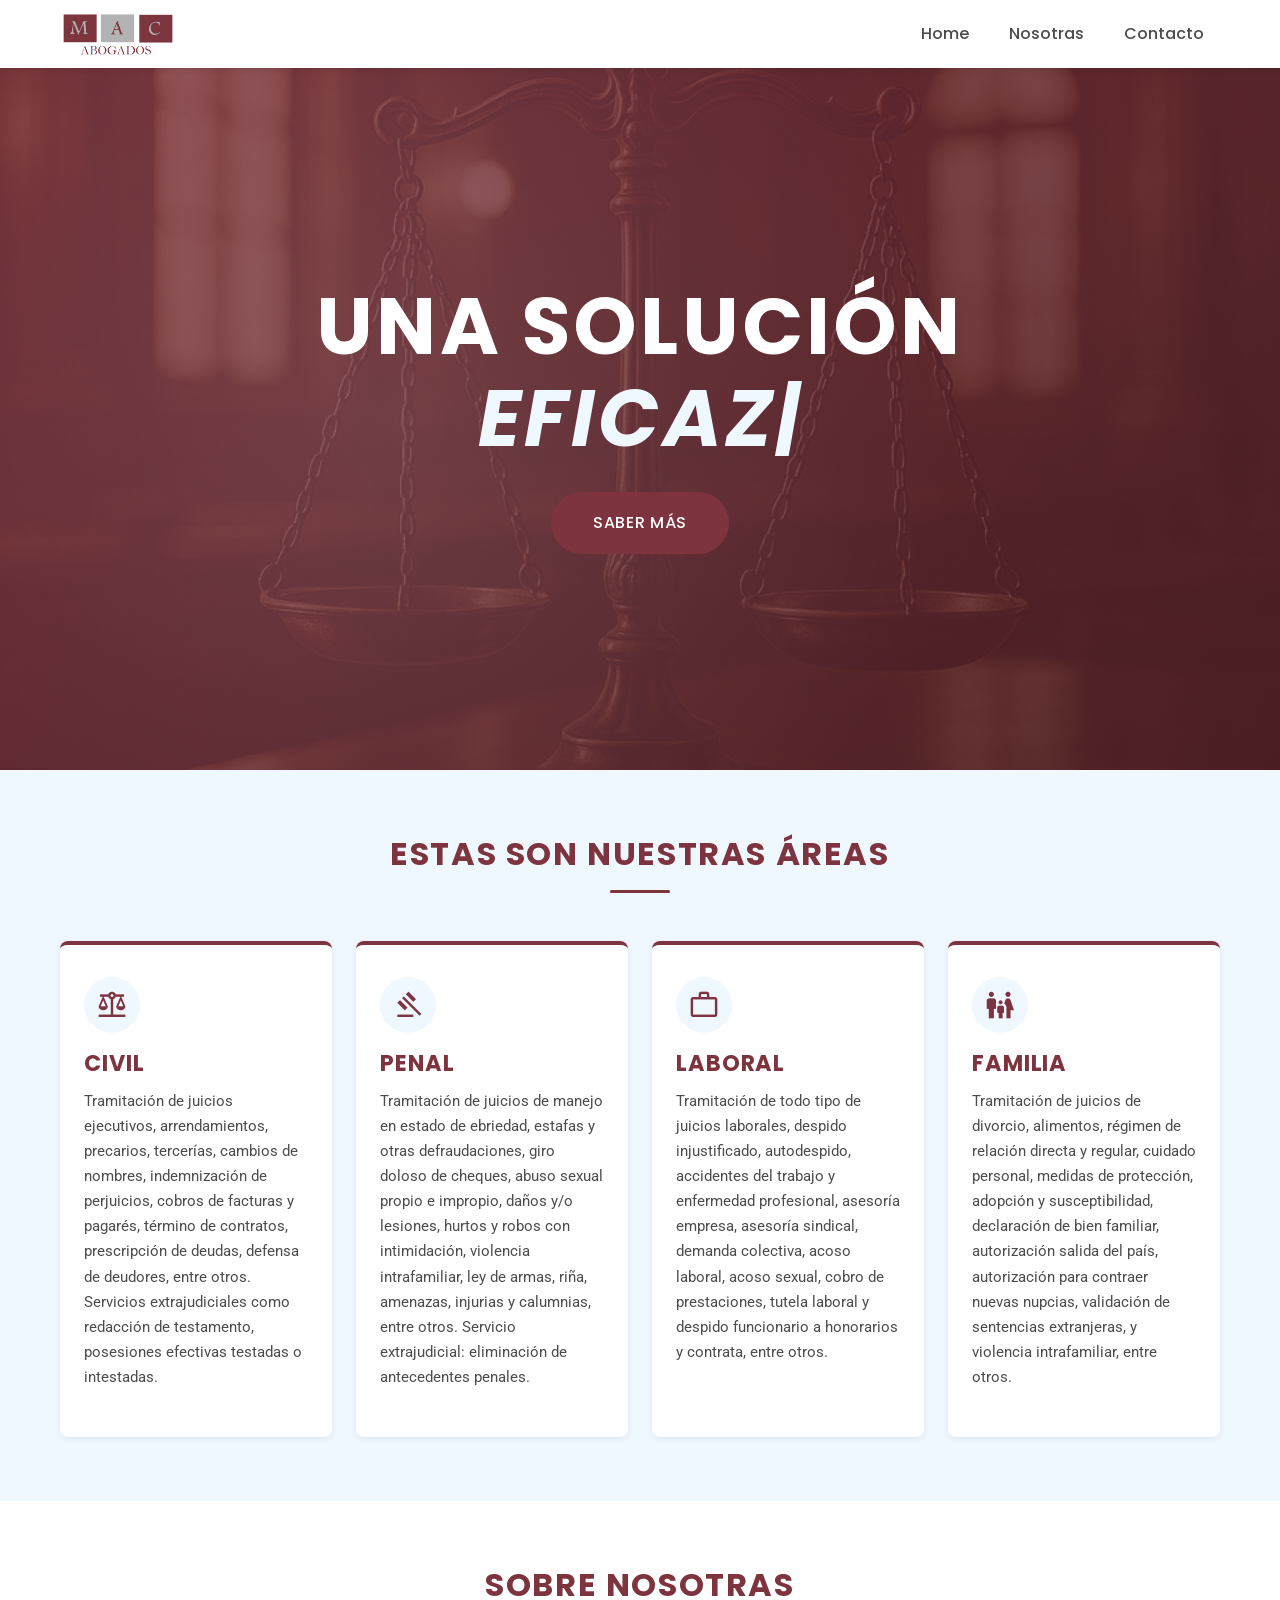
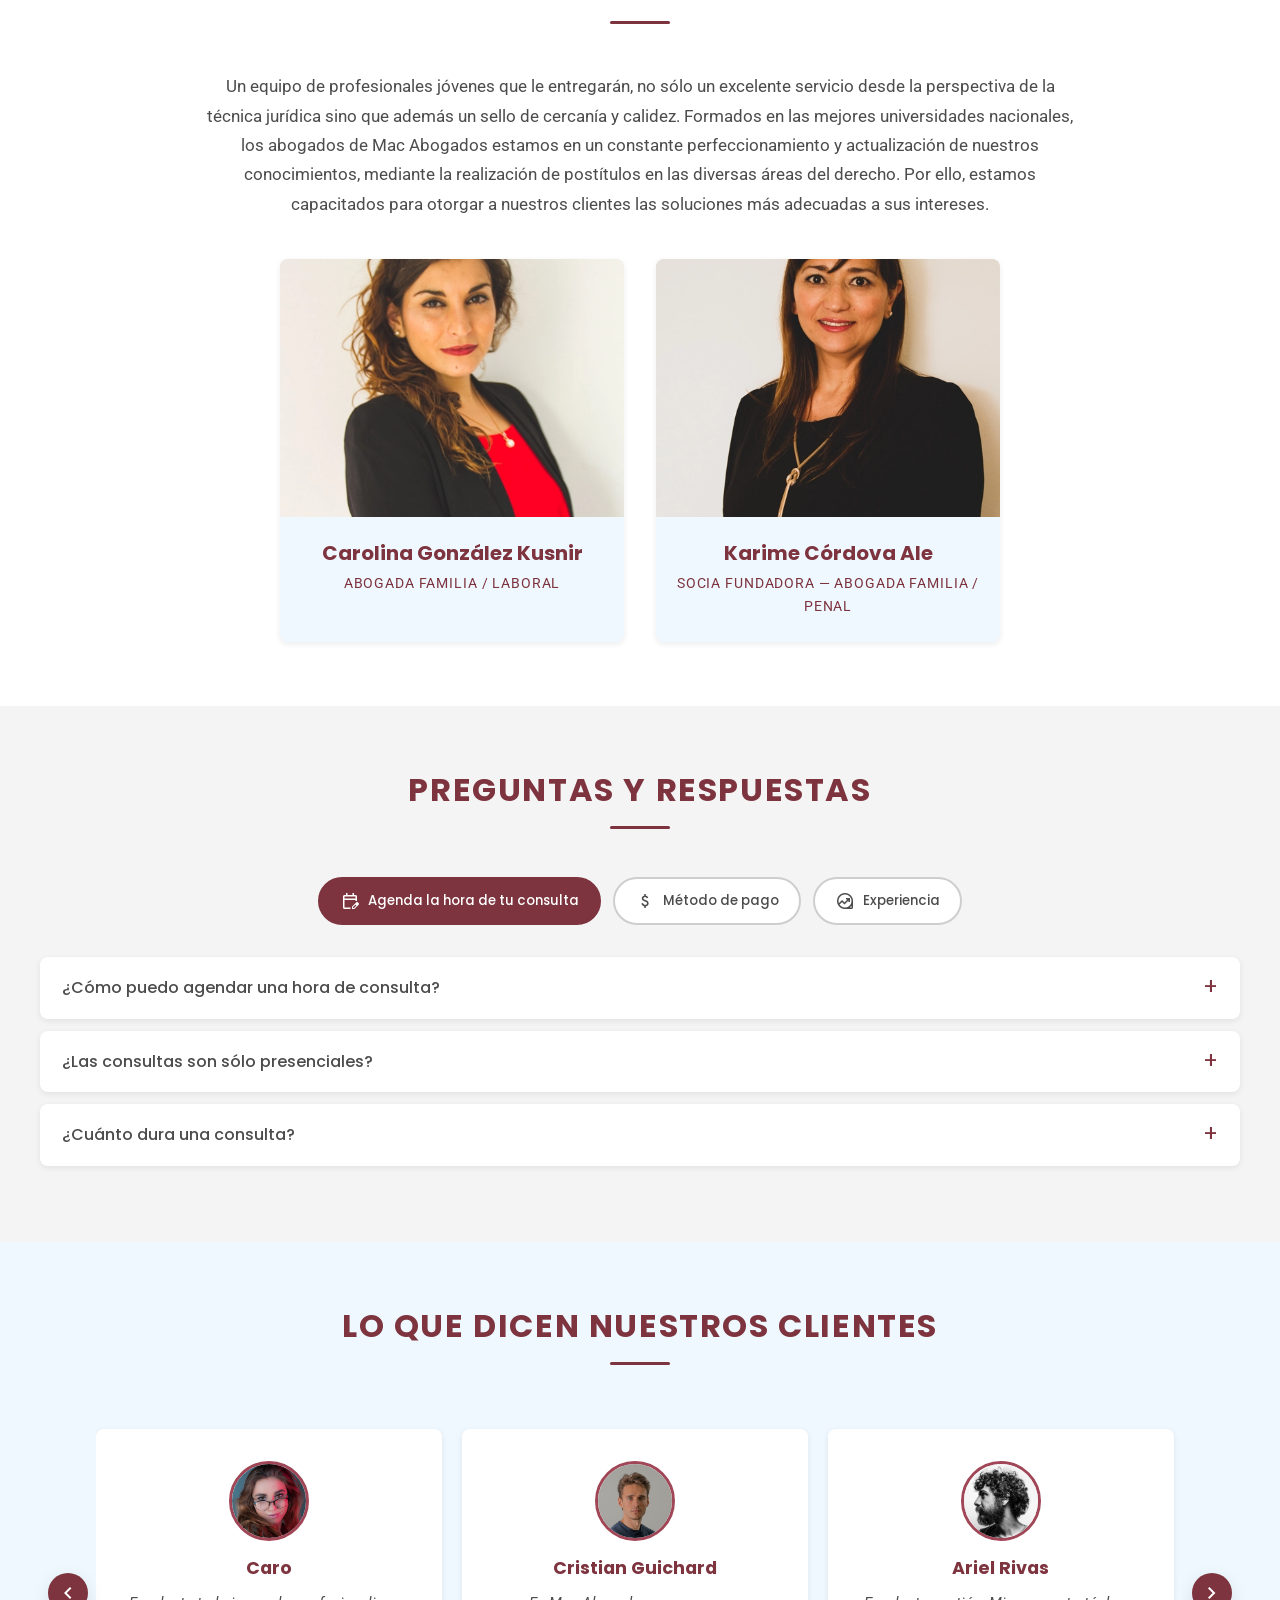
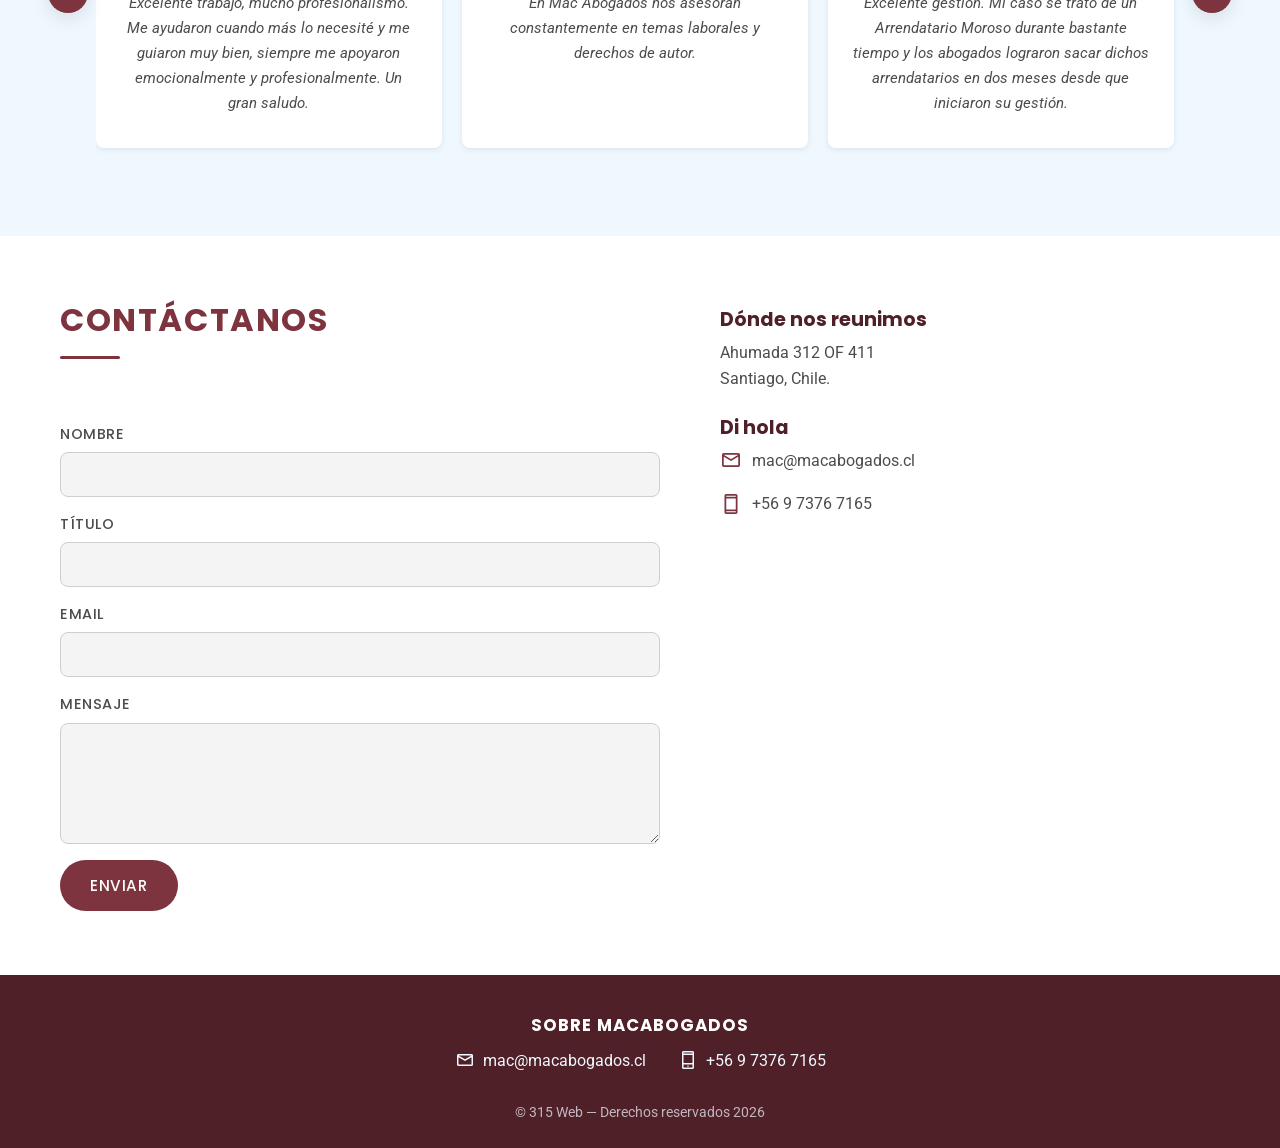
==== index.html @ ae895f6c "feat: sitio estático macabogados.cl Migración completa desde Noodl/React a HTML/CSS/JS plano. - Pale" ====
<!DOCTYPE html>
<html lang="es">
<head>
  <meta charset="UTF-8" />
  <meta name="viewport" content="width=device-width, initial-scale=1.0" />
  <meta name="description" content="Mac Abogados — Estudio jurídico en Santiago de Chile. Especialistas en Derecho Civil, Penal, Laboral y Familia." />
  <meta name="theme-color" content="#7d343f" />
  <title>Mac Abogados — Soluciones jurídicas en Santiago</title>

  <link rel="icon" type="image/png" href="icon/logo_mac.png" />
  <link rel="preconnect" href="https://fonts.googleapis.com" />
  <link rel="preconnect" href="https://fonts.gstatic.com" crossorigin />
  <link href="https://fonts.googleapis.com/css2?family=Poppins:wght@300;400;500;700&family=Roboto:wght@300;400;500&display=swap" rel="stylesheet" />
  <link href="https://fonts.googleapis.com/css2?family=Material+Symbols+Outlined" rel="stylesheet" />
  <link rel="stylesheet" href="styles.css" />
</head>
<body>

  <!-- ========== NAV ========== -->
  <header class="nav" id="nav">
    <div class="nav__inner">
      <a href="#home" class="nav__brand" aria-label="Mac Abogados inicio">
        <img src="icon/logo_mac.png" alt="Mac Abogados" class="nav__logo" />
      </a>
      <nav class="nav__menu" aria-label="Navegación principal">
        <a href="#home" class="nav__link">Home</a>
        <a href="#nosotras" class="nav__link">Nosotras</a>
        <a href="#contacto" class="nav__link">Contacto</a>
      </nav>
      <button class="nav__toggle" id="navToggle" aria-label="Abrir menú" aria-expanded="false">
        <span></span><span></span><span></span>
      </button>
    </div>
  </header>

  <main>

    <!-- ========== HERO ========== -->
    <section class="hero" id="home">
      <div class="hero__overlay"></div>
      <div class="hero__content">
        <h1 class="hero__title">
          <span>Una Solución</span>
          <span class="hero__title--accent">eficaz|</span>
        </h1>
        <a href="#areas" class="btn btn--primary btn--lg">Saber Más</a>
      </div>
    </section>

    <!-- ========== ÁREAS DE PRÁCTICA ========== -->
    <section class="section section--areas" id="areas">
      <h2 class="section__title">Estas son nuestras áreas</h2>
      <div class="areas__grid">

        <article class="card card--area">
          <div class="card__icon"><span class="material-symbols-outlined">balance</span></div>
          <h3 class="card__title">Civil</h3>
          <p class="card__text">
            Tramitación de juicios ejecutivos, arrendamientos, precarios, tercerías, cambios de nombres, indemnización de perjuicios, cobros de facturas y pagarés, término de contratos, prescripción de deudas, defensa de deudores, entre otros. Servicios extrajudiciales como redacción de testamento, posesiones efectivas testadas o intestadas.
          </p>
        </article>

        <article class="card card--area">
          <div class="card__icon"><span class="material-symbols-outlined">gavel</span></div>
          <h3 class="card__title">Penal</h3>
          <p class="card__text">
            Tramitación de juicios de manejo en estado de ebriedad, estafas y otras defraudaciones, giro doloso de cheques, abuso sexual propio e impropio, daños y/o lesiones, hurtos y robos con intimidación, violencia intrafamiliar, ley de armas, riña, amenazas, injurias y calumnias, entre otros. Servicio extrajudicial: eliminación de antecedentes penales.
          </p>
        </article>

        <article class="card card--area">
          <div class="card__icon"><span class="material-symbols-outlined">work</span></div>
          <h3 class="card__title">Laboral</h3>
          <p class="card__text">
            Tramitación de todo tipo de juicios laborales, despido injustificado, autodespido, accidentes del trabajo y enfermedad profesional, asesoría empresa, asesoría sindical, demanda colectiva, acoso laboral, acoso sexual, cobro de prestaciones, tutela laboral y despido funcionario a honorarios y contrata, entre otros.
          </p>
        </article>

        <article class="card card--area">
          <div class="card__icon"><span class="material-symbols-outlined">family_restroom</span></div>
          <h3 class="card__title">Familia</h3>
          <p class="card__text">
            Tramitación de juicios de divorcio, alimentos, régimen de relación directa y regular, cuidado personal, medidas de protección, adopción y susceptibilidad, declaración de bien familiar, autorización salida del país, autorización para contraer nuevas nupcias, validación de sentencias extranjeras, y violencia intrafamiliar, entre otros.
          </p>
        </article>

      </div>
    </section>

    <!-- ========== SOBRE NOSOTRAS ========== -->
    <section class="section section--about" id="nosotras">
      <h2 class="section__title">Sobre Nosotras</h2>
      <p class="about__lead">
        Un equipo de profesionales jóvenes que le entregarán, no sólo un excelente servicio desde la perspectiva de la técnica jurídica sino que además un sello de cercanía y calidez. Formados en las mejores universidades nacionales, los abogados de Mac Abogados estamos en un constante perfeccionamiento y actualización de nuestros conocimientos, mediante la realización de postítulos en las diversas áreas del derecho. Por ello, estamos capacitados para otorgar a nuestros clientes las soluciones más adecuadas a sus intereses.
      </p>

      <div class="about__grid">

        <figure class="about__card">
          <img src="imagenes/caro_3.webp" alt="Carolina González Kusnir" class="about__photo" />
          <figcaption class="about__caption">
            <h3>Carolina González Kusnir</h3>
            <p>Abogada Familia / Laboral</p>
          </figcaption>
        </figure>

        <figure class="about__card">
          <img src="imagenes/kary_3.webp" alt="Karime Córdova Ale" class="about__photo" />
          <figcaption class="about__caption">
            <h3>Karime Córdova Ale</h3>
            <p>Socia fundadora — Abogada Familia / Penal</p>
          </figcaption>
        </figure>

      </div>
    </section>

    <!-- ========== FAQ ========== -->
    <section class="section section--faq" id="faq">
      <h2 class="section__title">Preguntas y Respuestas</h2>

      <div class="faq__categories">
        <button class="faq__cat is-active" data-cat="agenda">
          <span class="material-symbols-outlined">edit_calendar</span>
          <span>Agenda la hora de tu consulta</span>
        </button>
        <button class="faq__cat" data-cat="pago">
          <span class="material-symbols-outlined">attach_money</span>
          <span>Método de pago</span>
        </button>
        <button class="faq__cat" data-cat="experiencia">
          <span class="material-symbols-outlined">data_exploration</span>
          <span>Experiencia</span>
        </button>
      </div>

      <div class="faq__panels">

        <div class="faq__panel is-active" data-panel="agenda">
          <details class="accordion">
            <summary>¿Cómo puedo agendar una hora de consulta?</summary>
            <p>Puedes escribirnos por WhatsApp al +56 9 7376 7165 o enviarnos un correo a mac@macabogados.cl y te responderemos a la brevedad con los horarios disponibles.</p>
          </details>
          <details class="accordion">
            <summary>¿Las consultas son sólo presenciales?</summary>
            <p>No. Realizamos consultas presenciales en nuestra oficina de Ahumada 312 OF 411, Santiago, y también de forma remota vía videollamada para clientes que se encuentren fuera de la Región Metropolitana.</p>
          </details>
          <details class="accordion">
            <summary>¿Cuánto dura una consulta?</summary>
            <p>La primera consulta tiene una duración aproximada de 45 minutos. En ese tiempo revisamos tu caso, te explicamos opciones y, si decides avanzar, definimos juntos la estrategia a seguir.</p>
          </details>
        </div>

        <div class="faq__panel" data-panel="pago">
          <details class="accordion">
            <summary>¿Qué medios de pago aceptan?</summary>
            <p>Aceptamos transferencia bancaria, tarjetas de débito y crédito, y efectivo. Coordinamos planes de pago según la envergadura del caso.</p>
          </details>
          <details class="accordion">
            <summary>¿Cómo se cobra la asesoría?</summary>
            <p>Trabajamos con un esquema mixto: una cuota inicial por la consulta y luego honorarios acordados según la complejidad del caso. Todo se formaliza por escrito antes de iniciar.</p>
          </details>
        </div>

        <div class="faq__panel" data-panel="experiencia">
          <details class="accordion">
            <summary>¿Cuántos años de experiencia tienen?</summary>
            <p>Nuestro equipo acumula más de una década de ejercicio profesional en las áreas de derecho civil, penal, laboral y familia, con postítulos en distintas especialidades.</p>
          </details>
          <details class="accordion">
            <summary>¿Han litigado en casos similares al mío?</summary>
            <p>Probablemente sí. Escríbenos contándonos brevemente tu situación y te confirmaremos con total transparencia si estamos en condiciones de asumir tu representación.</p>
          </details>
        </div>

      </div>
    </section>

    <!-- ========== TESTIMONIOS ========== -->
    <section class="section section--testimonials" id="testimonios">
      <h2 class="section__title">Lo que dicen nuestros clientes</h2>

      <div class="carousel" id="carousel">
        <button class="carousel__btn carousel__btn--prev" id="carouselPrev" aria-label="Anterior">
          <span class="material-symbols-outlined">chevron_left</span>
        </button>

        <ul class="carousel__track">
          <li class="testimonial">
            <img src="avatars/avatar-TW_z_iUD_bQ.jpg" alt="Pedro" class="testimonial__avatar" />
            <h3 class="testimonial__name">Caro</h3>
            <p class="testimonial__quote">Excelente trabajo, mucho profesionalismo. Me ayudaron cuando más lo necesité y me guiaron muy bien, siempre me apoyaron emocionalmente y profesionalmente. Un gran saludo.</p>
          </li>
          <li class="testimonial">
            <img src="avatars/avatar-WNoLnJo7tS8.jpg" alt="Caro" class="testimonial__avatar" />
            <h3 class="testimonial__name">Cristian Guichard</h3>
            <p class="testimonial__quote">En Mac Abogados nos asesoran constantemente en temas laborales y derechos de autor.</p>
          </li>
          <li class="testimonial">
            <img src="avatars/avatar-XHVpWcr5grQ.jpg" alt="Juan" class="testimonial__avatar" />
            <h3 class="testimonial__name">Ariel Rivas</h3>
            <p class="testimonial__quote">Excelente gestión. Mi caso se trató de un Arrendatario Moroso durante bastante tiempo y los abogados lograron sacar dichos arrendatarios en dos meses desde que iniciaron su gestión.</p>
          </li>
          <li class="testimonial">
            <img src="avatars/avatar-ZHvM3XIOHoE.jpg" alt="Pedro" class="testimonial__avatar" />
            <h3 class="testimonial__name">Caro</h3>
            <p class="testimonial__quote">Excelente trabajo, mucho profesionalismo. Me ayudaron cuando más lo necesité y me guiaron muy bien, siempre me apoyaron emocionalmente y profesionalmente. Un gran saludo.</p>
          </li>
          <li class="testimonial">
            <img src="avatars/avatar-n4KewLKFOZw.jpg" alt="Caro" class="testimonial__avatar" />
            <h3 class="testimonial__name">Cristian Guichard</h3>
            <p class="testimonial__quote">En Mac Abogados nos asesoran constantemente en temas laborales y derechos de autor.</p>
          </li>
          <li class="testimonial">
            <img src="avatars/avatar-WNoLnJo7tS8.jpg" alt="Juan" class="testimonial__avatar" />
            <h3 class="testimonial__name">Ariel Rivas</h3>
            <p class="testimonial__quote">Excelente gestión. Mi caso se trató de un Arrendatario Moroso durante bastante tiempo y los abogados lograron sacar dichos arrendatarios en dos meses desde que iniciaron su gestión.</p>
          </li>
          <li class="testimonial">
            <img src="avatars/avatar-TW_z_iUD_bQ.jpg" alt="Pedro" class="testimonial__avatar" />
            <h3 class="testimonial__name">Caro</h3>
            <p class="testimonial__quote">Excelente trabajo, mucho profesionalismo. Me ayudaron cuando más lo necesité y me guiaron muy bien, siempre me apoyaron emocionalmente y profesionalmente. Un gran saludo.</p>
          </li>
        </ul>

        <button class="carousel__btn carousel__btn--next" id="carouselNext" aria-label="Siguiente">
          <span class="material-symbols-outlined">chevron_right</span>
        </button>
      </div>
    </section>

    <!-- ========== CONTACTO ========== -->
    <section class="section section--contact" id="contacto">
      <div class="contact__grid">

        <form class="contact__form" id="contactForm" action="mailto:mac@macabogados.cl" method="post" enctype="text/plain">
          <h2 class="section__title section__title--left">Contáctanos</h2>

          <label class="field">
            <span class="field__label">Nombre</span>
            <input type="text" name="nombre" required class="field__input" />
          </label>

          <label class="field">
            <span class="field__label">Título</span>
            <input type="text" name="titulo" required class="field__input" />
          </label>

          <label class="field">
            <span class="field__label">Email</span>
            <input type="email" name="email" required class="field__input" />
          </label>

          <label class="field">
            <span class="field__label">Mensaje</span>
            <textarea name="mensaje" rows="5" required class="field__input field__input--textarea"></textarea>
          </label>

          <button type="submit" class="btn btn--primary">Enviar</button>
        </form>

        <aside class="contact__info">
          <h3 class="contact__heading">Dónde nos reunimos</h3>
          <p class="contact__address">Ahumada 312 OF 411<br />Santiago, Chile.</p>

          <h3 class="contact__heading">Di hola</h3>
          <ul class="contact__list">
            <li>
              <a href="mailto:mac@macabogados.cl" class="contact__link">
                <span class="material-symbols-outlined">email</span>
                <span>mac@macabogados.cl</span>
              </a>
            </li>
            <li>
              <a href="https://wa.me/56973767165" class="contact__link" target="_blank" rel="noopener">
                <span class="material-symbols-outlined">smartphone</span>
                <span>+56 9 7376 7165</span>
              </a>
            </li>
          </ul>
        </aside>

      </div>
    </section>

  </main>

  <!-- ========== FOOTER ========== -->
  <footer class="footer">
    <div class="footer__inner">
      <div class="footer__col">
        <h4 class="footer__heading">Sobre macabogados</h4>
        <ul class="footer__list">
          <li>
            <a href="mailto:mac@macabogados.cl" class="footer__link">
              <span class="material-symbols-outlined">email</span>
              mac@macabogados.cl
            </a>
          </li>
          <li>
            <a href="https://wa.me/56973767165" class="footer__link" target="_blank" rel="noopener">
              <span class="material-symbols-outlined">phone_iphone</span>
              +56 9 7376 7165
            </a>
          </li>
        </ul>
      </div>
      <p class="footer__copy">© 315 Web — Derechos reservados 2026</p>
    </div>
  </footer>

  <script src="script.js"></script>
</body>
</html>
---- styles.css ----
/* ==================================================
   macabogados.cl — styles.css
   Mobile-first. Paleta borgoña extraída del sitio original.
   ================================================== */

:root {
  --bordeaux: #7d343f;
  --bordeaux-dark: #4f2027;
  --bordeaux-light: #a04656;
  --aliceblue: #f0f8ff;
  --gray-text: #4c4c4c;
  --gray-muted: #767676;
  --white: #ffffff;
  --off-white: #f4f4f4;
  --border: #cecece;
  --shadow-sm: 0 2px 6px rgba(0, 0, 0, 0.08);
  --shadow-md: 0 6px 18px rgba(0, 0, 0, 0.1);
  --radius: 8px;
  --max-w: 1200px;
  --font-head: 'Poppins', system-ui, sans-serif;
  --font-body: 'Roboto', system-ui, sans-serif;
}

/* ---------- Reset ---------- */
*, *::before, *::after { box-sizing: border-box; }
html { scroll-behavior: smooth; -webkit-text-size-adjust: 100%; }
body {
  margin: 0;
  font-family: var(--font-body);
  font-size: 16px;
  line-height: 1.6;
  color: var(--gray-text);
  background: var(--white);
  -webkit-font-smoothing: antialiased;
}
img { max-width: 100%; height: auto; display: block; -webkit-user-drag: none; }
h1, h2, h3, h4 {
  font-family: var(--font-head);
  color: var(--bordeaux);
  margin: 0 0 0.6em;
  line-height: 1.25;
  font-weight: 700;
}
p { margin: 0 0 1em; }
a { color: inherit; text-decoration: none; }
button { font-family: inherit; cursor: pointer; border: none; background: none; }
ul { list-style: none; padding: 0; margin: 0; }

/* ---------- Layout helpers ---------- */
.section {
  padding: 64px 20px;
  max-width: var(--max-w);
  margin: 0 auto;
}
.section__title {
  text-align: center;
  text-transform: uppercase;
  letter-spacing: 0.05em;
  font-size: clamp(1.4rem, 4vw, 2rem);
  margin-bottom: 1.5em;
  position: relative;
}
.section__title::after {
  content: "";
  display: block;
  width: 60px;
  height: 3px;
  background: var(--bordeaux);
  margin: 16px auto 0;
  border-radius: 2px;
}
.section__title--left { text-align: left; }
.section__title--left::after { margin-left: 0; }

/* ---------- Botones ---------- */
.btn {
  display: inline-block;
  padding: 12px 28px;
  border-radius: 999px;
  font-family: var(--font-head);
  font-weight: 500;
  font-size: 0.95rem;
  letter-spacing: 0.04em;
  text-transform: uppercase;
  transition: background 0.2s, transform 0.15s, box-shadow 0.2s;
  border: 2px solid transparent;
}
.btn--primary {
  background: var(--bordeaux);
  color: var(--white);
}
.btn--primary:hover,
.btn--primary:focus-visible {
  background: var(--bordeaux-dark);
  box-shadow: var(--shadow-md);
  transform: translateY(-1px);
}
.btn--lg { padding: 16px 40px; font-size: 1rem; }

/* ============================================
   NAV
   ============================================ */
.nav {
  position: sticky;
  top: 0;
  z-index: 100;
  background: rgba(255, 255, 255, 0.96);
  backdrop-filter: blur(8px);
  box-shadow: var(--shadow-sm);
}
.nav__inner {
  max-width: var(--max-w);
  margin: 0 auto;
  padding: 12px 20px;
  display: flex;
  align-items: center;
  justify-content: space-between;
  gap: 16px;
}
.nav__brand { display: flex; align-items: center; }
.nav__logo { height: 44px; width: auto; }
.nav__menu {
  display: none;
  gap: 8px;
}
.nav__link {
  font-family: var(--font-head);
  font-weight: 500;
  color: var(--gray-text);
  padding: 8px 16px;
  border-radius: 999px;
  transition: background 0.2s, color 0.2s;
}
.nav__link:hover,
.nav__link:focus-visible {
  background: var(--aliceblue);
  color: var(--bordeaux);
}

.nav__toggle {
  display: flex;
  flex-direction: column;
  gap: 5px;
  padding: 8px;
}
.nav__toggle span {
  display: block;
  width: 24px;
  height: 2px;
  background: var(--bordeaux);
  border-radius: 2px;
  transition: transform 0.2s, opacity 0.2s;
}
.nav.is-open .nav__menu {
  display: flex;
  position: absolute;
  top: 100%;
  left: 0;
  right: 0;
  flex-direction: column;
  background: var(--white);
  padding: 16px 20px;
  box-shadow: var(--shadow-md);
}
.nav.is-open .nav__link {
  width: 100%;
  text-align: center;
  padding: 12px;
}

@media (min-width: 768px) {
  .nav__toggle { display: none; }
  .nav__menu { display: flex; }
}

/* ============================================
   HERO
   ============================================ */
.hero {
  position: relative;
  min-height: 78vh;
  display: flex;
  align-items: center;
  justify-content: center;
  text-align: center;
  color: var(--white);
  background:
    linear-gradient(135deg, rgba(125, 52, 63, 0.85), rgba(79, 32, 39, 0.85)),
    url('imagenes/balanza.webp') center/cover no-repeat;
  padding: 80px 20px;
  overflow: hidden;
}
.hero__overlay {
  position: absolute;
  inset: 0;
  background: radial-gradient(circle at 30% 50%, rgba(255,255,255,0.1), transparent 60%);
  pointer-events: none;
}
.hero__content {
  position: relative;
  z-index: 1;
  max-width: 800px;
}
.hero__title {
  font-size: clamp(2.5rem, 8vw, 5rem);
  font-weight: 700;
  color: var(--white);
  text-transform: uppercase;
  letter-spacing: 0.04em;
  margin: 0 0 32px;
  line-height: 1.05;
  display: flex;
  flex-direction: column;
  gap: 8px;
}
.hero__title--accent {
  color: var(--aliceblue);
  font-style: italic;
}

/* ============================================
   ÁREAS DE PRÁCTICA
   ============================================ */
.section--areas {
  background: var(--aliceblue);
  max-width: none;
  padding-left: 0;
  padding-right: 0;
}
.section--areas > .section__title,
.section--areas .areas__grid { padding-left: 20px; padding-right: 20px; }
.areas__grid {
  max-width: var(--max-w);
  margin: 0 auto;
  display: grid;
  grid-template-columns: 1fr;
  gap: 24px;
}
.card--area {
  background: var(--white);
  padding: 32px 24px;
  border-radius: var(--radius);
  box-shadow: var(--shadow-sm);
  transition: transform 0.2s, box-shadow 0.2s;
  border-top: 4px solid var(--bordeaux);
}
.card--area:hover {
  transform: translateY(-4px);
  box-shadow: var(--shadow-md);
}
.card__icon {
  width: 56px;
  height: 56px;
  display: flex;
  align-items: center;
  justify-content: center;
  background: var(--aliceblue);
  border-radius: 50%;
  margin-bottom: 16px;
  color: var(--bordeaux);
}
.card__icon .material-symbols-outlined { font-size: 32px; }
.card__title {
  font-size: 1.4rem;
  text-transform: uppercase;
  letter-spacing: 0.04em;
  margin-bottom: 12px;
}
.card__text {
  font-size: 0.95rem;
  line-height: 1.65;
}

@media (min-width: 640px)  { .areas__grid { grid-template-columns: repeat(2, 1fr); } }
@media (min-width: 1024px) { .areas__grid { grid-template-columns: repeat(4, 1fr); } }

/* ============================================
   SOBRE NOSOTRAS
   ============================================ */
.section--about { background: var(--white); }
.about__lead {
  max-width: 880px;
  margin: 0 auto 40px;
  text-align: center;
  font-size: 1.05rem;
  line-height: 1.75;
  color: var(--gray-text);
}
.about__grid {
  display: grid;
  grid-template-columns: 1fr;
  gap: 32px;
  max-width: 720px;
  margin: 0 auto;
}
.about__card {
  margin: 0;
  background: var(--aliceblue);
  border-radius: var(--radius);
  overflow: hidden;
  box-shadow: var(--shadow-sm);
  text-align: center;
}
.about__photo {
  width: 100%;
  aspect-ratio: 4/3;
  object-fit: cover;
}
.about__caption {
  padding: 24px 20px;
}
.about__caption h3 {
  font-size: 1.25rem;
  margin-bottom: 6px;
}
.about__caption p {
  font-size: 0.9rem;
  color: var(--bordeaux);
  text-transform: uppercase;
  letter-spacing: 0.06em;
  margin: 0;
}
@media (min-width: 640px) {
  .about__grid { grid-template-columns: repeat(2, 1fr); }
}

/* ============================================
   FAQ
   ============================================ */
.section--faq { background: var(--off-white); max-width: none; padding-left: 0; padding-right: 0; }
.section--faq > .section__title,
.section--faq > .faq__categories,
.section--faq > .faq__panels { padding-left: 20px; padding-right: 20px; }
.faq__categories {
  max-width: var(--max-w);
  margin: 0 auto 32px;
  display: flex;
  flex-wrap: wrap;
  gap: 12px;
  justify-content: center;
}
.faq__cat {
  display: inline-flex;
  align-items: center;
  gap: 8px;
  padding: 12px 20px;
  background: var(--white);
  border: 2px solid var(--border);
  border-radius: 999px;
  font-family: var(--font-head);
  font-weight: 500;
  color: var(--gray-text);
  transition: all 0.2s;
}
.faq__cat .material-symbols-outlined { font-size: 20px; }
.faq__cat:hover { border-color: var(--bordeaux-light); color: var(--bordeaux); }
.faq__cat.is-active {
  background: var(--bordeaux);
  border-color: var(--bordeaux);
  color: var(--white);
}
.faq__panel { display: none; max-width: var(--max-w); margin: 0 auto; }
.faq__panel.is-active { display: block; }

.accordion {
  background: var(--white);
  border-radius: var(--radius);
  margin-bottom: 12px;
  box-shadow: var(--shadow-sm);
  overflow: hidden;
}
.accordion summary {
  padding: 18px 22px;
  font-family: var(--font-head);
  font-weight: 500;
  color: var(--gray-text);
  cursor: pointer;
  position: relative;
  padding-right: 56px;
  list-style: none;
}
.accordion summary::-webkit-details-marker { display: none; }
.accordion summary::after {
  content: "+";
  position: absolute;
  right: 22px;
  top: 50%;
  transform: translateY(-50%);
  font-size: 1.4rem;
  font-weight: 400;
  color: var(--bordeaux);
  transition: transform 0.2s;
}
.accordion[open] summary::after { content: "−"; }
.accordion summary:hover { color: var(--bordeaux); }
.accordion p {
  margin: 0;
  padding: 0 22px 22px;
  line-height: 1.7;
  color: var(--gray-text);
}

/* ============================================
   TESTIMONIOS / CAROUSEL
   ============================================ */
.section--testimonials { background: var(--aliceblue); max-width: none; padding-left: 0; padding-right: 0; }
.section--testimonials > .section__title { padding-left: 20px; padding-right: 20px; }
.carousel {
  position: relative;
  max-width: var(--max-w);
  margin: 0 auto;
  padding: 0 56px;
}
.carousel__track {
  display: flex;
  gap: 20px;
  overflow-x: auto;
  scroll-snap-type: x mandatory;
  scroll-behavior: smooth;
  padding: 16px 4px 24px;
  -webkit-overflow-scrolling: touch;
  scrollbar-width: none;
}
.carousel__track::-webkit-scrollbar { display: none; }
.testimonial {
  flex: 0 0 calc(100% - 20px);
  scroll-snap-align: start;
  background: var(--white);
  border-radius: var(--radius);
  padding: 32px 24px;
  text-align: center;
  box-shadow: var(--shadow-sm);
}
.testimonial__avatar {
  width: 80px;
  height: 80px;
  border-radius: 50%;
  object-fit: cover;
  margin: 0 auto 16px;
  border: 3px solid var(--bordeaux-light);
}
.testimonial__name {
  font-size: 1.1rem;
  margin-bottom: 12px;
}
.testimonial__quote {
  font-size: 0.95rem;
  line-height: 1.65;
  font-style: italic;
  color: var(--gray-text);
  margin: 0;
}
.carousel__btn {
  position: absolute;
  top: 50%;
  transform: translateY(-50%);
  width: 40px;
  height: 40px;
  background: var(--bordeaux);
  color: var(--white);
  border-radius: 50%;
  display: flex;
  align-items: center;
  justify-content: center;
  box-shadow: var(--shadow-md);
  z-index: 2;
  transition: background 0.2s, transform 0.2s;
}
.carousel__btn:hover { background: var(--bordeaux-dark); transform: translateY(-50%) scale(1.05); }
.carousel__btn--prev { left: 8px; }
.carousel__btn--next { right: 8px; }
.carousel__btn .material-symbols-outlined { font-size: 24px; }

@media (min-width: 640px)  { .testimonial { flex: 0 0 calc(50% - 10px); } }
@media (min-width: 1024px) { .testimonial { flex: 0 0 calc(33.333% - 14px); } }

/* ============================================
   CONTACTO
   ============================================ */
.section--contact { background: var(--white); }
.contact__grid {
  display: grid;
  grid-template-columns: 1fr;
  gap: 40px;
  max-width: var(--max-w);
  margin: 0 auto;
}
.contact__form {
  display: flex;
  flex-direction: column;
  gap: 16px;
}
.field { display: flex; flex-direction: column; gap: 6px; }
.field__label {
  font-family: var(--font-head);
  font-weight: 500;
  font-size: 0.9rem;
  color: var(--gray-text);
  text-transform: uppercase;
  letter-spacing: 0.04em;
}
.field__input {
  width: 100%;
  padding: 12px 14px;
  border: 1px solid var(--border);
  border-radius: var(--radius);
  font-family: inherit;
  font-size: 1rem;
  background: var(--off-white);
  transition: border-color 0.2s, box-shadow 0.2s;
}
.field__input:focus {
  outline: none;
  border-color: var(--bordeaux);
  box-shadow: 0 0 0 3px rgba(125, 52, 63, 0.15);
  background: var(--white);
}
.field__input--textarea { resize: vertical; min-height: 120px; }
.contact__form .btn { align-self: flex-start; }

.contact__info { padding-top: 8px; }
.contact__heading {
  font-size: 1.2rem;
  margin-bottom: 8px;
  color: var(--bordeaux-dark);
}
.contact__address {
  font-size: 1rem;
  margin-bottom: 24px;
  line-height: 1.6;
}
.contact__list { display: flex; flex-direction: column; gap: 12px; }
.contact__link {
  display: inline-flex;
  align-items: center;
  gap: 10px;
  font-size: 1rem;
  color: var(--gray-text);
  transition: color 0.2s;
}
.contact__link:hover { color: var(--bordeaux); }
.contact__link .material-symbols-outlined { font-size: 22px; color: var(--bordeaux); }

@media (min-width: 768px) {
  .contact__grid { grid-template-columns: 1.2fr 1fr; gap: 60px; }
}

/* ============================================
   FOOTER
   ============================================ */
.footer {
  background: var(--bordeaux-dark);
  color: var(--aliceblue);
  padding: 40px 20px 24px;
}
.footer__inner {
  max-width: var(--max-w);
  margin: 0 auto;
  text-align: center;
}
.footer__heading {
  font-size: 1.05rem;
  margin-bottom: 12px;
  color: var(--white);
  text-transform: uppercase;
  letter-spacing: 0.06em;
}
.footer__list {
  display: flex;
  flex-wrap: wrap;
  gap: 16px 32px;
  justify-content: center;
  margin-bottom: 24px;
}
.footer__link {
  display: inline-flex;
  align-items: center;
  gap: 8px;
  color: var(--aliceblue);
  transition: color 0.2s;
}
.footer__link:hover { color: var(--white); }
.footer__link .material-symbols-outlined { font-size: 20px; }
.footer__copy {
  font-size: 0.85rem;
  opacity: 0.7;
  margin: 0;
}

/* ============================================
   ACCESIBILIDAD
   ============================================ */
:focus-visible {
  outline: 2px solid var(--bordeaux);
  outline-offset: 2px;
}
@media (prefers-reduced-motion: reduce) {
  *, *::before, *::after {
    animation-duration: 0.01ms !important;
    transition-duration: 0.01ms !important;
    scroll-behavior: auto !important;
  }
}
.sr-only {
  position: absolute;
  width: 1px;
  height: 1px;
  padding: 0;
  margin: -1px;
  overflow: hidden;
  clip: rect(0, 0, 0, 0);
  white-space: nowrap;
  border: 0;
}
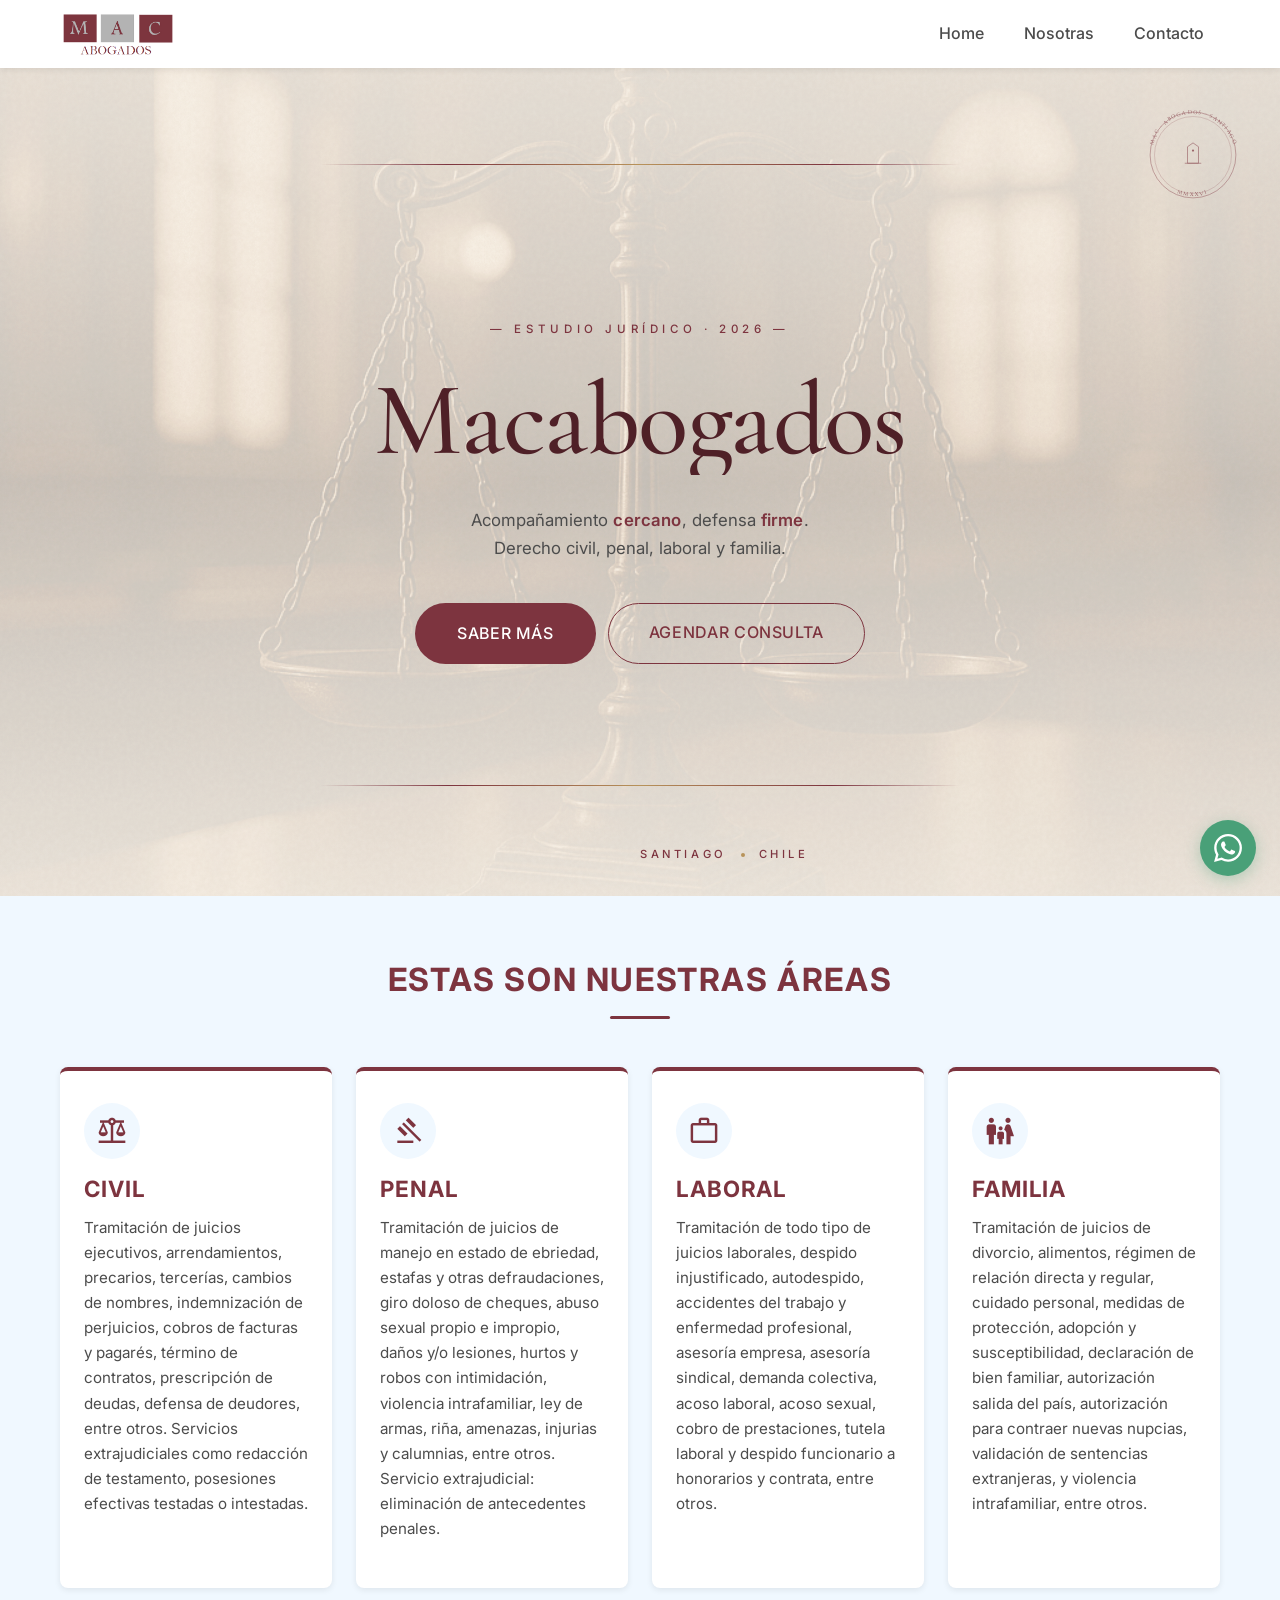
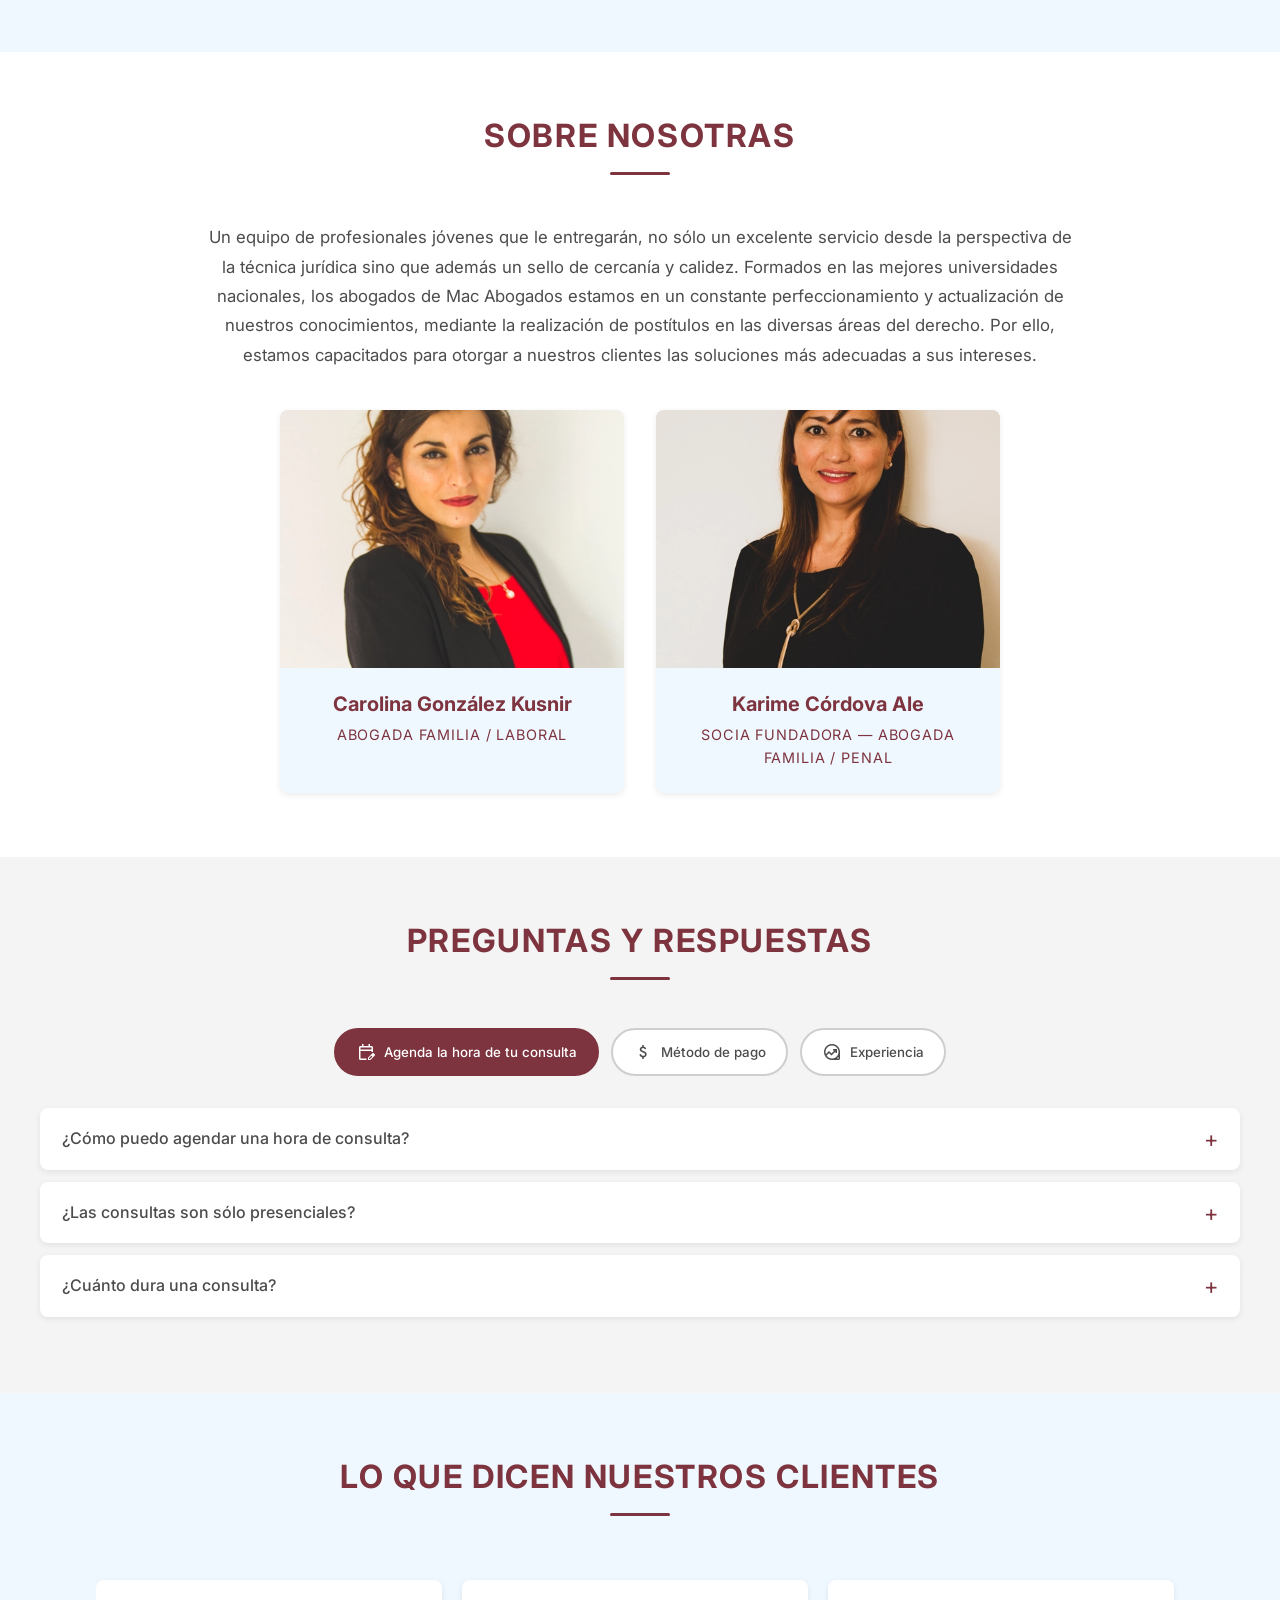
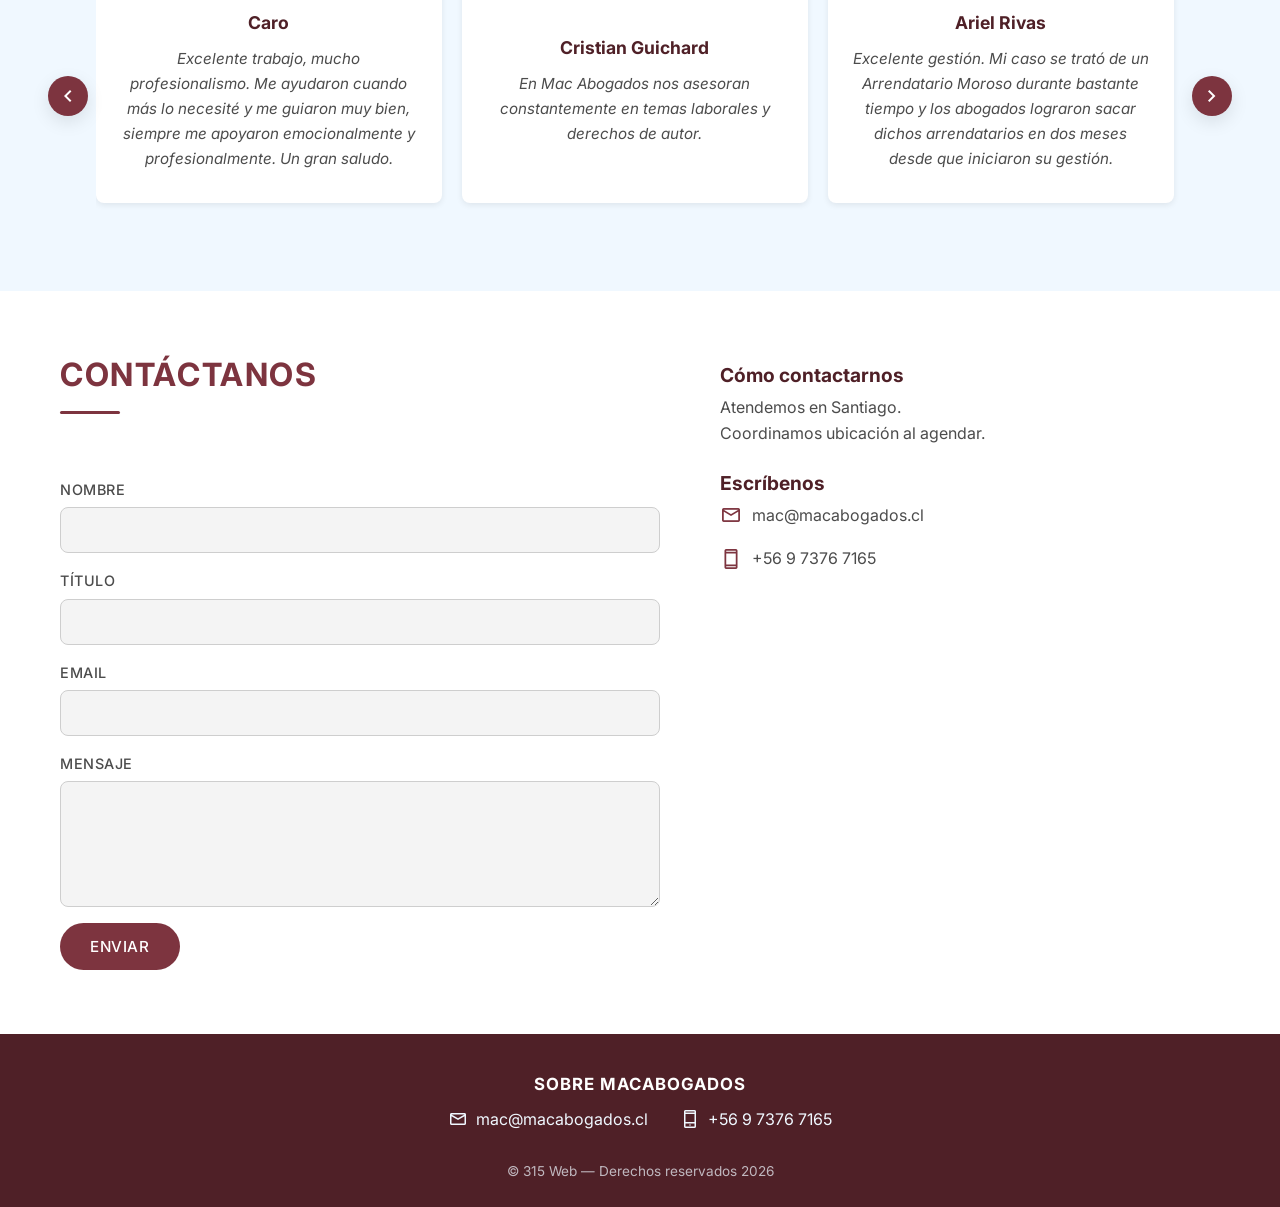
==== commit 2b2812b6: "feat: página CAE + hero rediseñado + WhatsApp flotante - cae.html: nueva página con guía legal sobre" ====
--- a/index.html
+++ b/index.html
@@ -10,7 +10,7 @@
   <link rel="icon" type="image/png" href="icon/logo_mac.png" />
   <link rel="preconnect" href="https://fonts.googleapis.com" />
   <link rel="preconnect" href="https://fonts.gstatic.com" crossorigin />
-  <link href="https://fonts.googleapis.com/css2?family=Poppins:wght@300;400;500;700&family=Roboto:wght@300;400;500&display=swap" rel="stylesheet" />
+  <link href="https://fonts.googleapis.com/css2?family=Cormorant+Garamond:ital,wght@0,400;0,500;0,600;0,700;1,400;1,600&family=Inter:wght@300;400;500;600&family=Cinzel:wght@400;500&display=swap" rel="stylesheet" />
   <link href="https://fonts.googleapis.com/css2?family=Material+Symbols+Outlined" rel="stylesheet" />
   <link rel="stylesheet" href="styles.css" />
 </head>
@@ -37,13 +37,51 @@
 
     <!-- ========== HERO ========== -->
     <section class="hero" id="home">
-      <div class="hero__overlay"></div>
+      <div class="hero__bg" aria-hidden="true"></div>
+      <div class="hero__grain" aria-hidden="true"></div>
+
+      <div class="hero__seal" aria-hidden="true">
+        <svg viewBox="0 0 200 200" class="hero__seal-svg">
+          <defs>
+            <path id="seal-curve-top" d="M 100,100 m -75,0 a 75,75 0 1,1 150,0" fill="none"/>
+            <path id="seal-curve-bottom" d="M 100,100 m -75,0 a 75,75 0 1,0 150,0" fill="none"/>
+          </defs>
+          <circle cx="100" cy="100" r="78" fill="none" stroke="currentColor" stroke-width="1"/>
+          <circle cx="100" cy="100" r="70" fill="none" stroke="currentColor" stroke-width="0.5"/>
+          <text class="hero__seal-text">
+            <textPath href="#seal-curve-top" startOffset="50%" text-anchor="middle">MAC · ABOGADOS · SANTIAGO</textPath>
+          </text>
+          <text class="hero__seal-text">
+            <textPath href="#seal-curve-bottom" startOffset="50%" text-anchor="middle">MMXXVI</textPath>
+          </text>
+          <g transform="translate(100,100)" class="hero__seal-icon">
+            <path d="M -10,-15 L 0,-22 L 10,-15 L 10,15 L -10,15 Z" fill="none" stroke="currentColor" stroke-width="1.2"/>
+            <line x1="-15" y1="15" x2="15" y2="15" stroke="currentColor" stroke-width="1.2"/>
+            <circle cx="0" cy="-8" r="2" fill="currentColor"/>
+          </g>
+        </svg>
+      </div>
+
+      <div class="hero__rule hero__rule--top" aria-hidden="true"></div>
+
       <div class="hero__content">
+        <p class="hero__eyebrow" data-reveal>— Estudio Jurídico · 2026 —</p>
         <h1 class="hero__title">
-          <span>Una Solución</span>
-          <span class="hero__title--accent">eficaz|</span>
+          <span class="hero__line"><span class="hero__line-inner">Macabogados</span></span>
         </h1>
-        <a href="#areas" class="btn btn--primary btn--lg">Saber Más</a>
+        <p class="hero__sub" data-reveal>Acompañamiento <em>cercano</em>, defensa <em>firme</em>.<br/>Derecho civil, penal, laboral y familia.</p>
+        <div class="hero__cta" data-reveal>
+          <a href="#areas" class="btn btn--primary btn--lg">Saber más</a>
+          <a href="#contacto" class="btn btn--ghost btn--lg">Agendar consulta</a>
+        </div>
+      </div>
+
+      <div class="hero__rule hero__rule--bottom" aria-hidden="true"></div>
+
+      <div class="hero__meta" aria-hidden="true">
+        <span>Santiago</span>
+        <span class="hero__meta-dot"></span>
+        <span>Chile</span>
       </div>
     </section>
 
@@ -143,7 +181,7 @@
           </details>
           <details class="accordion">
             <summary>¿Las consultas son sólo presenciales?</summary>
-            <p>No. Realizamos consultas presenciales en nuestra oficina de Ahumada 312 OF 411, Santiago, y también de forma remota vía videollamada para clientes que se encuentren fuera de la Región Metropolitana.</p>
+            <p>No. Realizamos consultas presenciales en Santiago y también de forma remota vía videollamada para clientes que se encuentren fuera de la Región Metropolitana.</p>
           </details>
           <details class="accordion">
             <summary>¿Cuánto dura una consulta?</summary>
@@ -187,37 +225,30 @@
 
         <ul class="carousel__track">
           <li class="testimonial">
-            <img src="avatars/avatar-TW_z_iUD_bQ.jpg" alt="Pedro" class="testimonial__avatar" />
             <h3 class="testimonial__name">Caro</h3>
             <p class="testimonial__quote">Excelente trabajo, mucho profesionalismo. Me ayudaron cuando más lo necesité y me guiaron muy bien, siempre me apoyaron emocionalmente y profesionalmente. Un gran saludo.</p>
           </li>
           <li class="testimonial">
-            <img src="avatars/avatar-WNoLnJo7tS8.jpg" alt="Caro" class="testimonial__avatar" />
             <h3 class="testimonial__name">Cristian Guichard</h3>
             <p class="testimonial__quote">En Mac Abogados nos asesoran constantemente en temas laborales y derechos de autor.</p>
           </li>
           <li class="testimonial">
-            <img src="avatars/avatar-XHVpWcr5grQ.jpg" alt="Juan" class="testimonial__avatar" />
             <h3 class="testimonial__name">Ariel Rivas</h3>
             <p class="testimonial__quote">Excelente gestión. Mi caso se trató de un Arrendatario Moroso durante bastante tiempo y los abogados lograron sacar dichos arrendatarios en dos meses desde que iniciaron su gestión.</p>
           </li>
           <li class="testimonial">
-            <img src="avatars/avatar-ZHvM3XIOHoE.jpg" alt="Pedro" class="testimonial__avatar" />
             <h3 class="testimonial__name">Caro</h3>
             <p class="testimonial__quote">Excelente trabajo, mucho profesionalismo. Me ayudaron cuando más lo necesité y me guiaron muy bien, siempre me apoyaron emocionalmente y profesionalmente. Un gran saludo.</p>
           </li>
           <li class="testimonial">
-            <img src="avatars/avatar-n4KewLKFOZw.jpg" alt="Caro" class="testimonial__avatar" />
             <h3 class="testimonial__name">Cristian Guichard</h3>
             <p class="testimonial__quote">En Mac Abogados nos asesoran constantemente en temas laborales y derechos de autor.</p>
           </li>
           <li class="testimonial">
-            <img src="avatars/avatar-WNoLnJo7tS8.jpg" alt="Juan" class="testimonial__avatar" />
             <h3 class="testimonial__name">Ariel Rivas</h3>
             <p class="testimonial__quote">Excelente gestión. Mi caso se trató de un Arrendatario Moroso durante bastante tiempo y los abogados lograron sacar dichos arrendatarios en dos meses desde que iniciaron su gestión.</p>
           </li>
           <li class="testimonial">
-            <img src="avatars/avatar-TW_z_iUD_bQ.jpg" alt="Pedro" class="testimonial__avatar" />
             <h3 class="testimonial__name">Caro</h3>
             <p class="testimonial__quote">Excelente trabajo, mucho profesionalismo. Me ayudaron cuando más lo necesité y me guiaron muy bien, siempre me apoyaron emocionalmente y profesionalmente. Un gran saludo.</p>
           </li>
@@ -233,8 +264,11 @@
     <section class="section section--contact" id="contacto">
       <div class="contact__grid">
 
-        <form class="contact__form" id="contactForm" action="mailto:mac@macabogados.cl" method="post" enctype="text/plain">
+        <form class="contact__form" id="contactForm" action="https://formspree.io/f/xqagvnjz" method="POST">
           <h2 class="section__title section__title--left">Contáctanos</h2>
+
+          <input type="hidden" name="_subject" value="Consulta abogado - macabogados.cl" />
+          <input type="text" name="_gotcha" style="display:none" tabindex="-1" autocomplete="off" />
 
           <label class="field">
             <span class="field__label">Nombre</span>
@@ -257,13 +291,15 @@
           </label>
 
           <button type="submit" class="btn btn--primary">Enviar</button>
+
+          <p class="contact__feedback" id="contactFeedback" hidden></p>
         </form>
 
         <aside class="contact__info">
-          <h3 class="contact__heading">Dónde nos reunimos</h3>
-          <p class="contact__address">Ahumada 312 OF 411<br />Santiago, Chile.</p>
-
-          <h3 class="contact__heading">Di hola</h3>
+          <h3 class="contact__heading">Cómo contactarnos</h3>
+          <p class="contact__address">Atendemos en Santiago.<br/>Coordinamos ubicación al agendar.</p>
+
+          <h3 class="contact__heading">Escríbenos</h3>
           <ul class="contact__list">
             <li>
               <a href="mailto:mac@macabogados.cl" class="contact__link">
@@ -310,5 +346,17 @@
   </footer>
 
   <script src="script.js"></script>
+
+  <!-- ========== BOTÓN FLOTANTE WHATSAPP ========== -->
+  <a href="https://wa.me/56973767165?text=Hola%20Karime%2C%20me%20interesa%20saber%20m%C3%A1s"
+     target="_blank"
+     rel="noopener"
+     class="whatsapp-float"
+     aria-label="Contactar por WhatsApp">
+    <svg viewBox="0 0 24 24" fill="currentColor" width="28" height="28" aria-hidden="true">
+      <path d="M17.472 14.382c-.297-.149-1.758-.867-2.03-.967-.273-.099-.471-.148-.67.15-.197.297-.767.966-.94 1.164-.173.199-.347.223-.644.075-.297-.15-1.255-.463-2.39-1.475-.883-.788-1.48-1.761-1.653-2.059-.173-.297-.018-.458.13-.606.134-.133.298-.347.446-.52.149-.174.198-.298.298-.497.099-.198.05-.371-.025-.52-.075-.149-.669-1.612-.916-2.207-.242-.579-.487-.5-.669-.51-.173-.008-.371-.01-.57-.01-.198 0-.52.074-.792.372-.272.297-1.04 1.016-1.04 2.479 0 1.462 1.065 2.875 1.213 3.074.149.198 2.096 3.2 5.077 4.487.709.306 1.262.489 1.694.625.712.227 1.36.195 1.871.118.571-.085 1.758-.719 2.006-1.413.248-.694.248-1.289.173-1.413-.074-.124-.272-.198-.57-.347m-5.421 7.403h-.004a9.87 9.87 0 01-5.031-1.378l-.361-.214-3.741.982.998-3.648-.235-.374a9.86 9.86 0 01-1.51-5.26c.001-5.45 4.436-9.884 9.888-9.884 2.64 0 5.122 1.03 6.988 2.898a9.825 9.825 0 012.893 6.994c-.003 5.45-4.437 9.884-9.885 9.884m8.413-18.297A11.815 11.815 0 0012.05 0C5.495 0 .16 5.335.157 11.892c0 2.096.547 4.142 1.588 5.945L.057 24l6.305-1.654a11.882 11.882 0 005.683 1.448h.005c6.554 0 11.89-5.335 11.893-11.893a11.821 11.821 0 00-3.48-8.413z"/>
+    </svg>
+  </a>
+
 </body>
 </html>
--- a/styles.css
+++ b/styles.css
@@ -8,6 +8,8 @@
   --bordeaux-dark: #4f2027;
   --bordeaux-light: #a04656;
   --aliceblue: #f0f8ff;
+  --cream: #f7f1e8;
+  --gold: #b8935a;
   --gray-text: #4c4c4c;
   --gray-muted: #767676;
   --white: #ffffff;
@@ -17,8 +19,10 @@
   --shadow-md: 0 6px 18px rgba(0, 0, 0, 0.1);
   --radius: 8px;
   --max-w: 1200px;
-  --font-head: 'Poppins', system-ui, sans-serif;
-  --font-body: 'Roboto', system-ui, sans-serif;
+  --font-display: 'Cormorant Garamond', Georgia, serif;
+  --font-head: 'Inter', system-ui, sans-serif;
+  --font-body: 'Inter', system-ui, sans-serif;
+  --font-mark: 'Cinzel', serif;
 }
 
 /* ---------- Reset ---------- */
@@ -174,48 +178,413 @@
 }
 
 /* ============================================
-   HERO
+   HERO — Editorial jurídico
+   Paleta: borgoña tinta + crema papel + dorado sutil
+   Tipografía display: Cormorant Garamond (serif)
    ============================================ */
 .hero {
   position: relative;
-  min-height: 78vh;
+  min-height: 92vh;
+  display: grid;
+  place-items: center;
+  text-align: center;
+  color: var(--bordeaux-dark);
+  background: var(--cream);
+  padding: 100px 24px 80px;
+  overflow: hidden;
+  isolation: isolate;
+}
+
+/* Fondo con imagen oscurecida + tinte crema */
+.hero__bg {
+  position: absolute;
+  inset: 0;
+  background:
+    linear-gradient(180deg, rgba(247, 241, 232, 0.92) 0%, rgba(247, 241, 232, 0.78) 50%, rgba(247, 241, 232, 0.94) 100%),
+    url('imagenes/balanza.webp') center/cover no-repeat;
+  z-index: -2;
+  opacity: 0.9;
+}
+
+/* Grano de papel (SVG inline via data-uri) */
+.hero__grain {
+  position: absolute;
+  inset: 0;
+  z-index: -1;
+  opacity: 0.4;
+  pointer-events: none;
+  background-image: url("data:image/svg+xml;utf8,<svg viewBox='0 0 200 200' xmlns='http://www.w3.org/2000/svg'><filter id='n'><feTurbulence type='fractalNoise' baseFrequency='0.9' numOctaves='3' stitchTiles='stitch'/><feColorMatrix values='0 0 0 0 0.5 0 0 0 0 0.4 0 0 0 0 0.3 0 0 0 0.18 0'/></filter><rect width='100%25' height='100%25' filter='url(%23n)'/></svg>");
+  mix-blend-mode: multiply;
+}
+
+/* Sello notarial giratorio */
+.hero__seal {
+  position: absolute;
+  top: 32px;
+  right: 32px;
+  width: 110px;
+  height: 110px;
+  color: var(--bordeaux);
+  opacity: 0;
+  animation: seal-in 1.6s 1.2s cubic-bezier(0.2, 0.7, 0.2, 1) forwards,
+             seal-rotate 60s 3s linear infinite;
+  z-index: 2;
+}
+.hero__seal-svg { width: 100%; height: 100%; }
+.hero__seal-text {
+  font-family: 'Cinzel', serif;
+  font-size: 9.5px;
+  font-weight: 500;
+  letter-spacing: 0.25em;
+  fill: currentColor;
+}
+.hero__seal-icon { color: currentColor; }
+
+@keyframes seal-in {
+  from { opacity: 0; transform: scale(0.7) rotate(-30deg); }
+  to   { opacity: 0.7; transform: scale(1) rotate(0); }
+}
+@keyframes seal-rotate {
+  to { transform: rotate(360deg); }
+}
+
+/* Líneas decorativas tipo documento legal */
+.hero__rule {
+  position: absolute;
+  left: 50%;
+  transform: translateX(-50%);
+  height: 1px;
+  background: linear-gradient(90deg, transparent, var(--bordeaux) 20%, var(--gold) 50%, var(--bordeaux) 80%, transparent);
+  width: 0;
+  z-index: 1;
+}
+.hero__rule--top { top: 96px; animation: rule-grow 1.4s 0.4s ease-out forwards; }
+.hero__rule--bottom { bottom: 110px; animation: rule-grow 1.4s 0.4s ease-out forwards; }
+@keyframes rule-grow {
+  to { width: min(640px, 80vw); }
+}
+
+/* Contenido */
+.hero__content {
+  position: relative;
+  z-index: 3;
+  max-width: 880px;
+  width: 100%;
+}
+
+.hero__eyebrow {
+  font-family: 'Inter', system-ui, sans-serif;
+  font-weight: 500;
+  font-size: 0.72rem;
+  letter-spacing: 0.4em;
+  text-transform: uppercase;
+  color: var(--bordeaux);
+  margin: 0 0 28px;
+  opacity: 0;
+  transform: translateY(12px);
+}
+
+.hero__title {
+  font-family: 'Cormorant Garamond', Georgia, serif;
+  font-weight: 500;
+  font-size: clamp(3rem, 11vw, 6.5rem);
+  line-height: 0.95;
+  letter-spacing: -0.015em;
+  margin: 0 0 32px;
+  display: flex;
+  flex-direction: column;
+  gap: 4px;
+  color: var(--bordeaux-dark);
+}
+
+.hero__line {
+  display: block;
+  overflow: hidden;
+  padding: 0.05em 0;
+}
+.hero__line-inner {
+  display: inline-block;
+  transform: translateY(110%);
+  animation: line-up 1.1s cubic-bezier(0.22, 1, 0.36, 1) forwards;
+}
+.hero__line:nth-child(1) .hero__line-inner { animation-delay: 0.5s; }
+.hero__line:nth-child(2) .hero__line-inner { animation-delay: 0.85s; }
+
+@keyframes line-up {
+  to { transform: translateY(0); }
+}
+
+.hero__sub {
+  font-family: 'Inter', system-ui, sans-serif;
+  font-size: clamp(0.95rem, 1.6vw, 1.05rem);
+  font-weight: 400;
+  line-height: 1.65;
+  color: var(--gray-text);
+  margin: 0 0 40px;
+  max-width: 540px;
+  margin-left: auto;
+  margin-right: auto;
+  opacity: 0;
+  transform: translateY(12px);
+}
+.hero__sub em {
+  font-style: normal;
+  color: var(--bordeaux);
+  font-weight: 600;
+  letter-spacing: 0.01em;
+}
+
+.hero__cta {
+  display: flex;
+  flex-wrap: wrap;
+  gap: 12px;
+  justify-content: center;
+  opacity: 0;
+  transform: translateY(12px);
+}
+
+/* Reveal genérico para eyebrow, sub, cta */
+.hero__eyebrow.is-revealed,
+.hero__sub.is-revealed,
+.hero__cta.is-revealed {
+  animation: fade-up 0.9s cubic-bezier(0.22, 1, 0.36, 1) forwards;
+}
+.hero__eyebrow.is-revealed { animation-delay: 0.2s; }
+.hero__sub.is-revealed     { animation-delay: 1.3s; }
+.hero__cta.is-revealed     { animation-delay: 1.55s; }
+
+@keyframes fade-up {
+  to { opacity: 1; transform: translateY(0); }
+}
+
+/* Botón fantasma (ghost) */
+.btn--ghost {
+  background: transparent;
+  color: var(--bordeaux);
+  border: 1.5px solid var(--bordeaux);
+}
+.btn--ghost:hover,
+.btn--ghost:focus-visible {
+  background: var(--bordeaux);
+  color: var(--cream);
+}
+
+/* Metadata inferior */
+.hero__meta {
+  position: absolute;
+  bottom: 32px;
+  left: 50%;
+  transform: translateX(-50%);
+  display: flex;
+  align-items: center;
+  gap: 14px;
+  font-family: 'Inter', system-ui, sans-serif;
+  font-size: 0.7rem;
+  font-weight: 500;
+  letter-spacing: 0.32em;
+  text-transform: uppercase;
+  color: var(--bordeaux);
+  opacity: 0;
+  animation: fade-up 1s 1.9s ease-out forwards;
+  z-index: 2;
+}
+.hero__meta-dot {
+  width: 4px;
+  height: 4px;
+  border-radius: 50%;
+  background: var(--gold);
+}
+
+/* Accesibilidad: respeto a reduce-motion */
+@media (prefers-reduced-motion: reduce) {
+  .hero__line-inner { animation: none; transform: translateY(0); }
+  .hero__seal { animation: none; opacity: 0.7; }
+  .hero__rule { animation: none; width: min(640px, 80vw); }
+  .hero__eyebrow,
+  .hero__sub,
+  .hero__cta,
+  .hero__meta { animation: none; opacity: 1; transform: none; }
+}
+
+@media (max-width: 600px) {
+  .hero { min-height: 84vh; padding-top: 80px; padding-bottom: 100px; }
+  .hero__seal { width: 80px; height: 80px; top: 20px; right: 20px; }
+  .hero__seal-text { font-size: 7.5px; letter-spacing: 0.2em; }
+  .hero__rule--bottom { bottom: 130px; }
+  .hero__meta {
+    bottom: 20px;
+    font-size: 0.62rem;
+    letter-spacing: 0.24em;
+    gap: 10px;
+  }
+  .hero__cta .btn { flex: 1; min-width: 0; }
+}
+
+/* Hero variante subpágina (más corto, sin sello, sin líneas decorativas) */
+.hero--subpage {
+  min-height: 0;
+  padding: 120px 24px 80px;
+  background: var(--cream);
+}
+.hero--subpage .hero__bg {
+  background:
+    linear-gradient(180deg, rgba(247, 241, 232, 1) 0%, rgba(247, 241, 232, 0.95) 100%);
+  opacity: 1;
+}
+.hero--subpage .hero__title {
+  font-size: clamp(2.4rem, 7vw, 4.2rem);
+  margin-bottom: 24px;
+  color: var(--bordeaux-dark);
+}
+.hero--subpage .hero__line--accent .hero__line-inner {
+  color: var(--bordeaux);
+  font-style: italic;
+}
+.hero--subpage .hero__sub {
+  opacity: 1;
+  transform: none;
+  font-size: clamp(1rem, 1.7vw, 1.15rem);
+  color: var(--gray-text);
+  max-width: 640px;
+  margin-bottom: 0;
+}
+
+/* ============================================
+   AVISO / DISCLAIMER
+   ============================================ */
+.notice {
+  background: var(--off-white);
+  border-top: 1px solid var(--border);
+  border-bottom: 1px solid var(--border);
+}
+.notice__inner {
+  max-width: var(--max-w);
+  margin: 0 auto;
+  padding: 20px;
+  display: flex;
+  align-items: flex-start;
+  gap: 14px;
+  font-family: var(--font-body);
+  font-size: 0.9rem;
+  color: var(--gray-text);
+  line-height: 1.6;
+}
+.notice .material-symbols-outlined {
+  color: var(--bordeaux);
+  font-size: 22px;
+  flex-shrink: 0;
+  margin-top: 1px;
+}
+.notice p { margin: 0; }
+
+/* ============================================
+   CASOS (CAE) — secciones de contenido largo
+   ============================================ */
+.section--case {
+  background: var(--white);
+}
+.section--case-alt {
+  background: var(--cream);
+}
+.case__tag {
+  display: inline-block;
+  font-family: var(--font-head);
+  font-size: 0.7rem;
+  font-weight: 600;
+  letter-spacing: 0.32em;
+  text-transform: uppercase;
+  color: var(--gold);
+  margin-bottom: 12px;
+  padding-bottom: 6px;
+  border-bottom: 1px solid var(--gold);
+}
+.case__lead {
+  max-width: 760px;
+  font-size: 1.05rem;
+  line-height: 1.75;
+  color: var(--gray-text);
+  margin: 0 0 40px;
+}
+.case__lead--small { font-size: 0.95rem; margin-bottom: 24px; }
+
+.case-block {
+  background: var(--white);
+  border: 1px solid var(--border);
+  border-radius: var(--radius);
+  padding: 36px 32px;
+  margin-bottom: 28px;
+  max-width: 880px;
+  margin-left: auto;
+  margin-right: auto;
+}
+.section--case-alt .case-block {
+  background: var(--white);
+}
+.case-block__header {
+  display: flex;
+  align-items: center;
+  gap: 14px;
+  margin-bottom: 20px;
+  padding-bottom: 16px;
+  border-bottom: 1px solid var(--border);
+}
+.case-block__icon {
+  width: 44px;
+  height: 44px;
   display: flex;
   align-items: center;
   justify-content: center;
-  text-align: center;
-  color: var(--white);
-  background:
-    linear-gradient(135deg, rgba(125, 52, 63, 0.85), rgba(79, 32, 39, 0.85)),
-    url('imagenes/balanza.webp') center/cover no-repeat;
-  padding: 80px 20px;
-  overflow: hidden;
-}
-.hero__overlay {
+  background: var(--aliceblue);
+  border-radius: 50%;
+  flex-shrink: 0;
+  color: var(--bordeaux);
+}
+.case-block__icon .material-symbols-outlined { font-size: 24px; }
+.case-block h3 {
+  font-size: 1.4rem;
+  font-family: var(--font-display);
+  font-weight: 600;
+  margin: 0;
+  color: var(--bordeaux-dark);
+  letter-spacing: -0.01em;
+}
+.case-block p {
+  font-size: 1rem;
+  line-height: 1.7;
+  color: var(--gray-text);
+  margin: 0 0 16px;
+}
+
+.case-list {
+  margin: 0;
+  padding-left: 0;
+  list-style: none;
+}
+.case-list li {
+  position: relative;
+  padding-left: 24px;
+  margin-bottom: 14px;
+  font-size: 0.97rem;
+  line-height: 1.65;
+  color: var(--gray-text);
+}
+.case-list li::before {
+  content: "";
   position: absolute;
-  inset: 0;
-  background: radial-gradient(circle at 30% 50%, rgba(255,255,255,0.1), transparent 60%);
-  pointer-events: none;
-}
-.hero__content {
-  position: relative;
-  z-index: 1;
-  max-width: 800px;
-}
-.hero__title {
-  font-size: clamp(2.5rem, 8vw, 5rem);
-  font-weight: 700;
-  color: var(--white);
-  text-transform: uppercase;
-  letter-spacing: 0.04em;
-  margin: 0 0 32px;
-  line-height: 1.05;
-  display: flex;
-  flex-direction: column;
-  gap: 8px;
-}
-.hero__title--accent {
-  color: var(--aliceblue);
-  font-style: italic;
+  left: 0;
+  top: 0.65em;
+  width: 8px;
+  height: 1px;
+  background: var(--bordeaux);
+}
+
+.qa {
+  margin-top: 8px;
+}
+
+@media (max-width: 600px) {
+  .case-block { padding: 24px 20px; }
+  .case-block h3 { font-size: 1.2rem; }
 }
 
 /* ============================================
@@ -430,18 +799,14 @@
   padding: 32px 24px;
   text-align: center;
   box-shadow: var(--shadow-sm);
-}
-.testimonial__avatar {
-  width: 80px;
-  height: 80px;
-  border-radius: 50%;
-  object-fit: cover;
-  margin: 0 auto 16px;
-  border: 3px solid var(--bordeaux-light);
+  display: flex;
+  flex-direction: column;
+  justify-content: center;
 }
 .testimonial__name {
   font-size: 1.1rem;
   margin-bottom: 12px;
+  color: var(--bordeaux-dark);
 }
 .testimonial__quote {
   font-size: 0.95rem;
@@ -540,6 +905,23 @@
 }
 .contact__link:hover { color: var(--bordeaux); }
 .contact__link .material-symbols-outlined { font-size: 22px; color: var(--bordeaux); }
+
+.contact__feedback {
+  margin-top: 12px;
+  padding: 12px 16px;
+  border-radius: var(--radius);
+  font-size: 0.95rem;
+}
+.contact__feedback--ok {
+  background: #e8f5e9;
+  color: #2e7d32;
+  border-left: 4px solid #2e7d32;
+}
+.contact__feedback--err {
+  background: #fdecea;
+  color: #c62828;
+  border-left: 4px solid #c62828;
+}
 
 @media (min-width: 768px) {
   .contact__grid { grid-template-columns: 1.2fr 1fr; gap: 60px; }
@@ -611,4 +993,38 @@
   clip: rect(0, 0, 0, 0);
   white-space: nowrap;
   border: 0;
+}
+
+/* ============================================
+   WHATSAPP FLOTANTE
+   ============================================ */
+.whatsapp-float {
+  position: fixed;
+  bottom: 24px;
+  right: 24px;
+  z-index: 90;
+  width: 56px;
+  height: 56px;
+  border-radius: 50%;
+  background: #49a078;
+  color: #fff;
+  display: flex;
+  align-items: center;
+  justify-content: center;
+  box-shadow: 0 4px 16px rgba(73, 160, 120, 0.35);
+  transition: transform 0.25s ease, background 0.25s ease;
+}
+.whatsapp-float:hover,
+.whatsapp-float:focus-visible {
+  transform: scale(1.1);
+  background: #216869;
+}
+@media (max-width: 600px) {
+  .whatsapp-float {
+    width: 52px;
+    height: 52px;
+    bottom: 18px;
+    right: 18px;
+  }
+  .whatsapp-float svg { width: 26px; height: 26px; }
 }
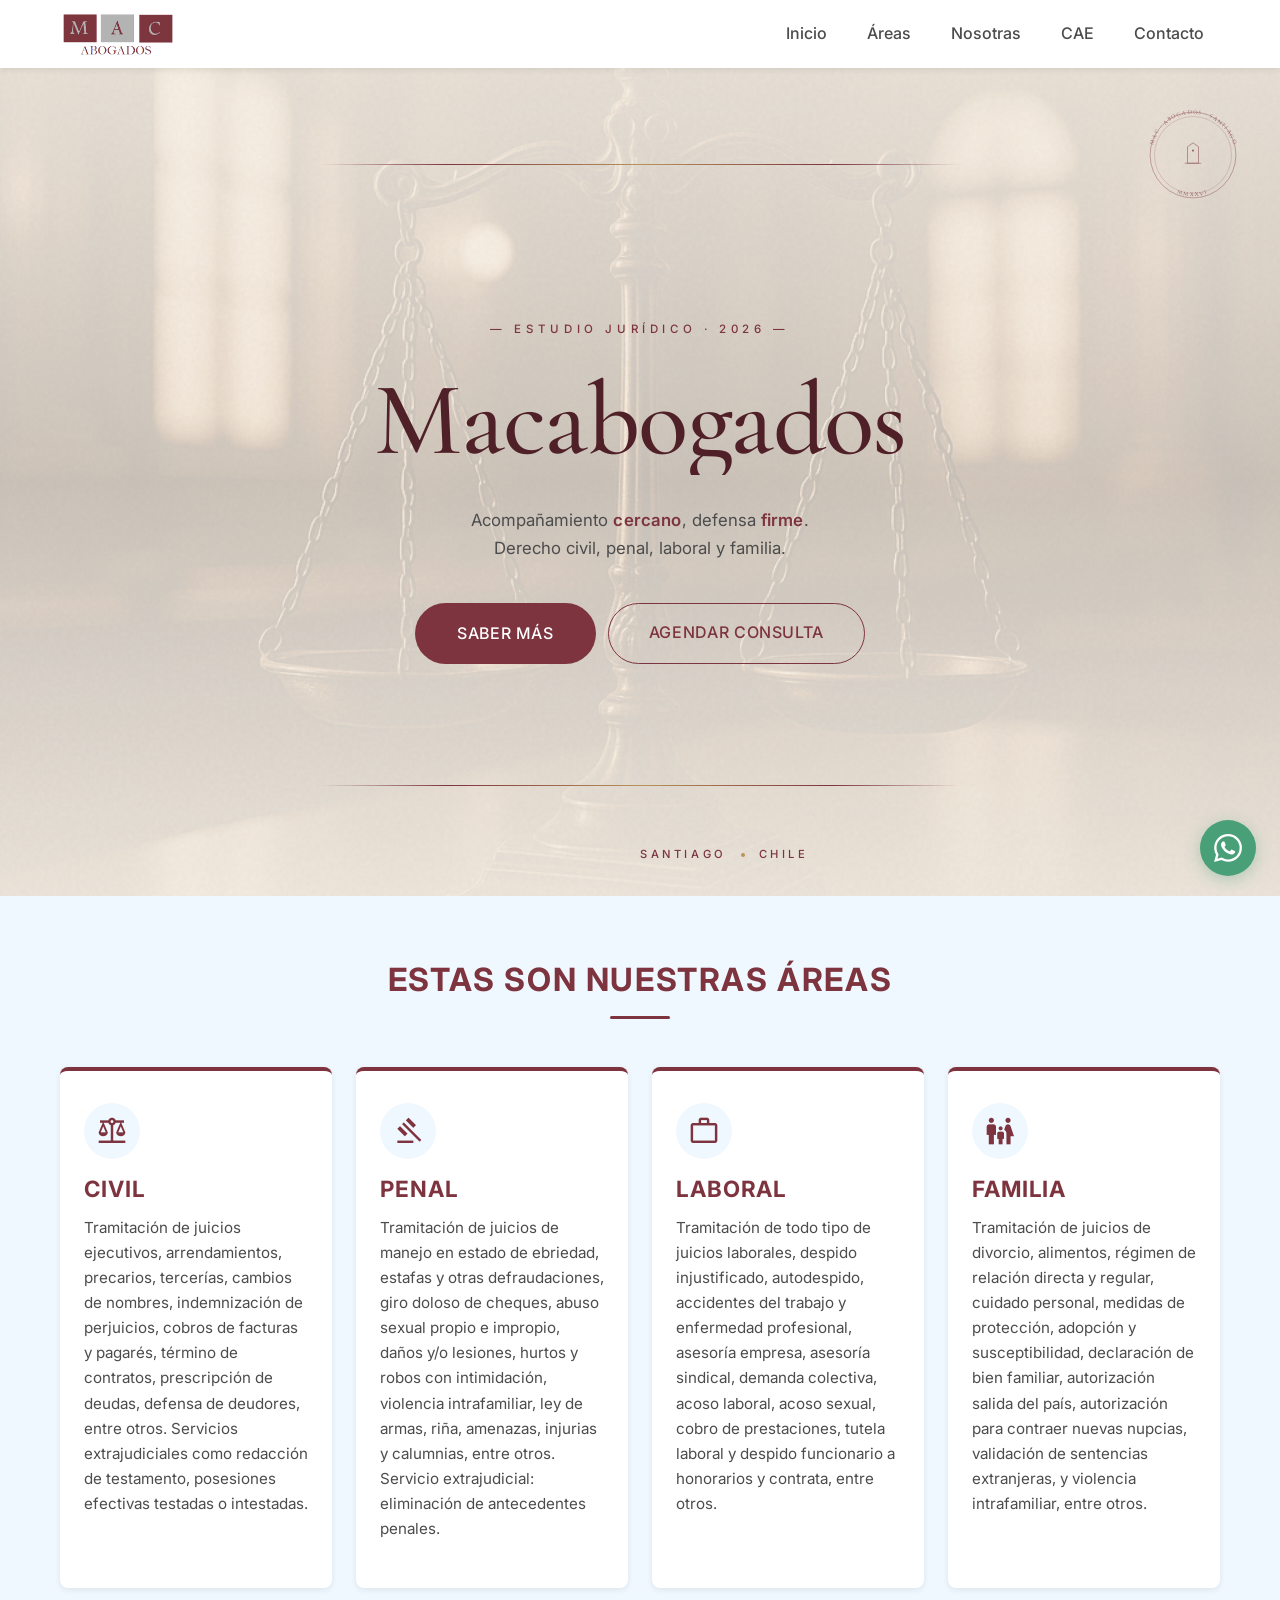
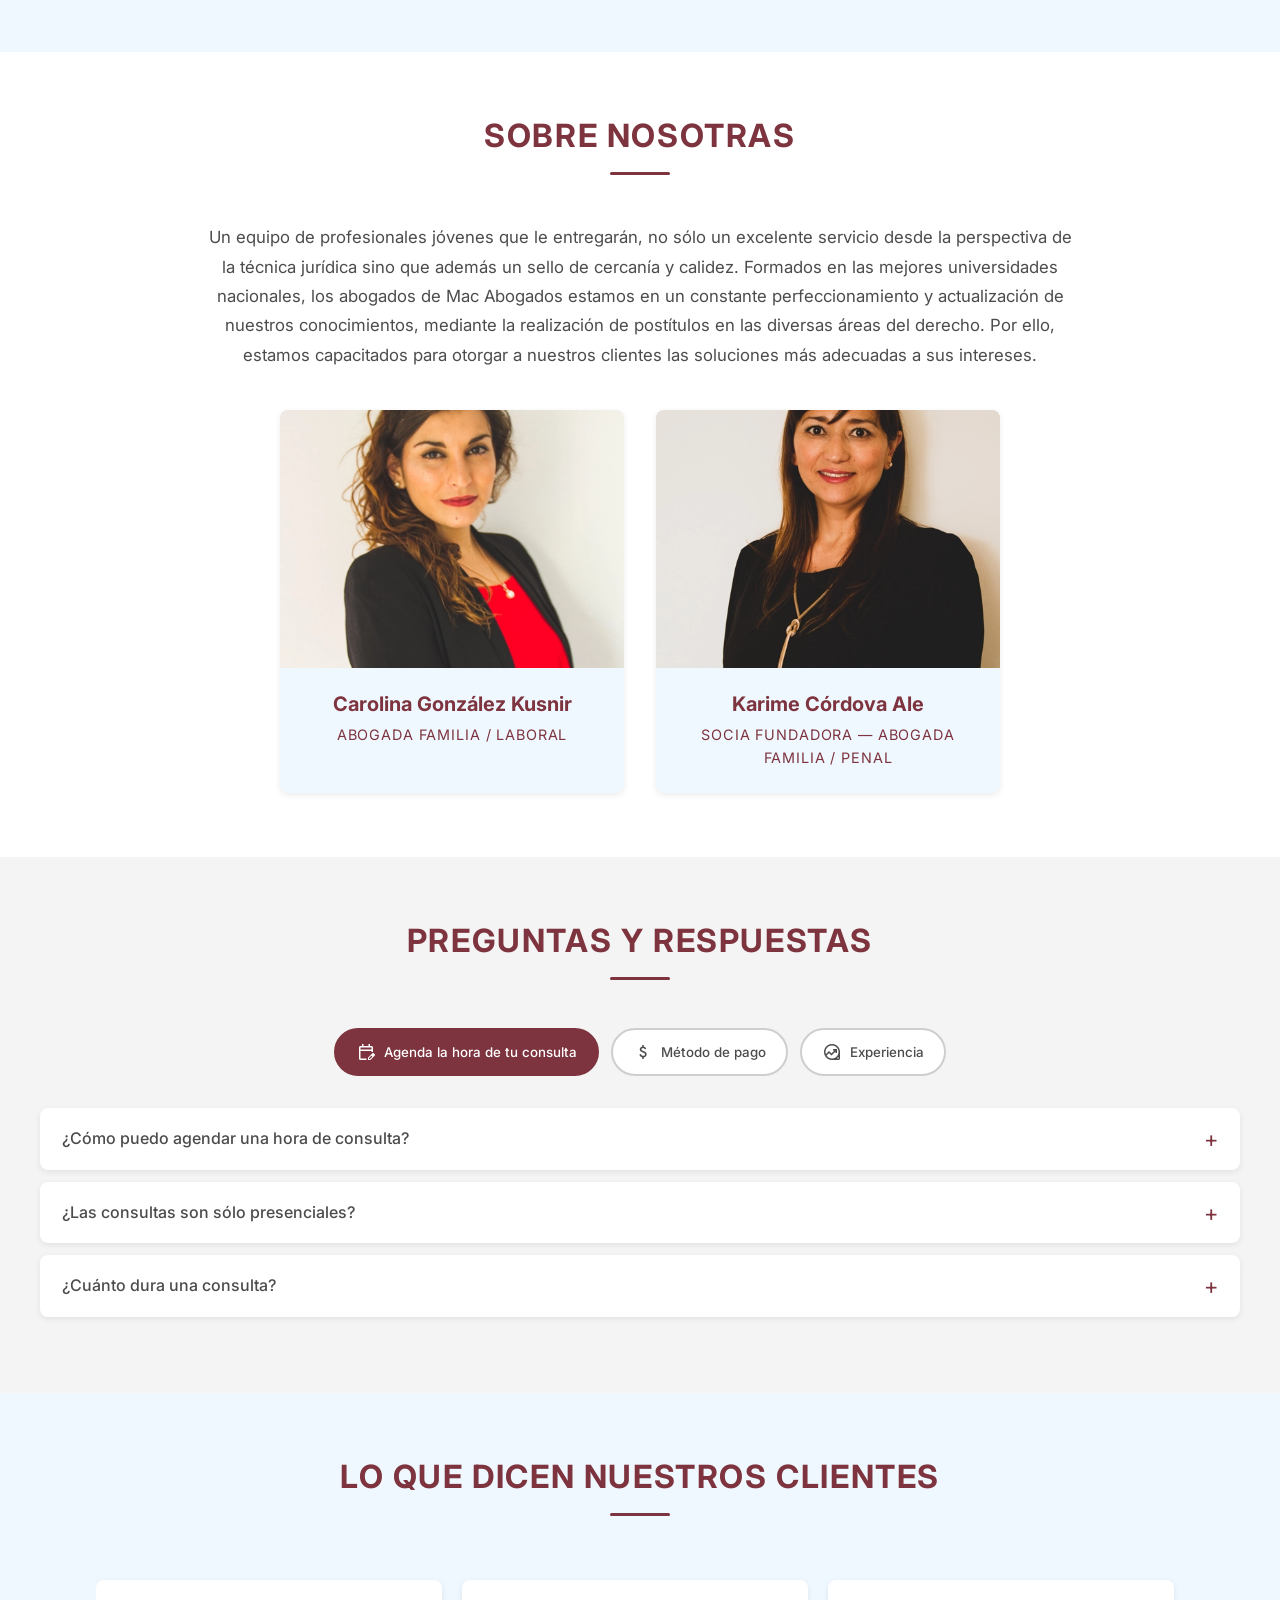
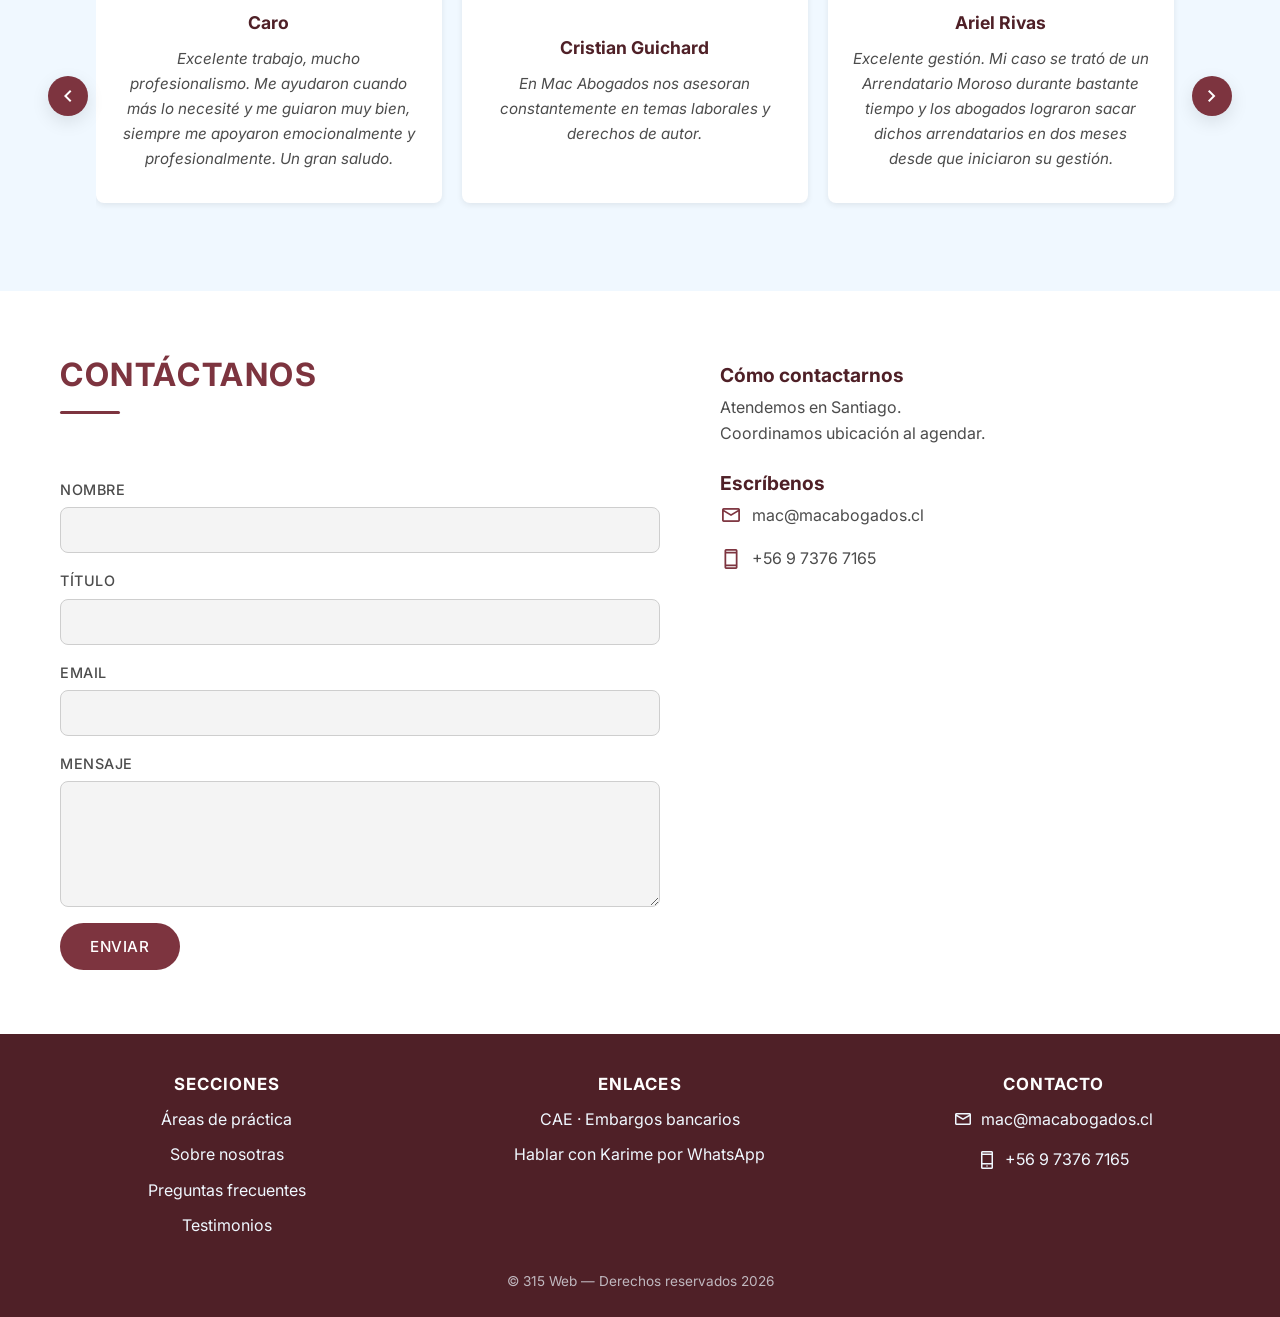
==== commit ae9a4697: "feat: landing /karime + accesibilidad, SEO y rendimiento - karime.html: landing de contacto directo " ====
--- a/index.html
+++ b/index.html
@@ -5,6 +5,34 @@
   <meta name="viewport" content="width=device-width, initial-scale=1.0" />
   <meta name="description" content="Mac Abogados — Estudio jurídico en Santiago de Chile. Especialistas en Derecho Civil, Penal, Laboral y Familia." />
   <meta name="theme-color" content="#7d343f" />
+
+  <!-- Marca el documento como "con JS" antes de pintar: el hero anima via .js -->
+  <script>document.documentElement.classList.add('js');</script>
+
+  <link rel="canonical" href="https://macabogados.cl/" />
+
+  <!-- Open Graph (Facebook, LinkedIn, WhatsApp) -->
+  <meta property="og:type" content="website" />
+  <meta property="og:url" content="https://macabogados.cl/" />
+  <meta property="og:title" content="Macabogados — Estudio jurídico en Santiago" />
+  <meta property="og:description" content="Acompañamiento cercano, defensa firme. Especialistas en Derecho Civil, Penal, Laboral y Familia." />
+  <meta property="og:image" content="https://macabogados.cl/imagenes/og-home.png" />
+  <meta property="og:image:url" content="https://macabogados.cl/imagenes/og-home.png" />
+  <meta property="og:image:secure_url" content="https://macabogados.cl/imagenes/og-home.png" />
+  <meta property="og:image:type" content="image/png" />
+  <meta property="og:image:width" content="1200" />
+  <meta property="og:image:height" content="630" />
+  <meta property="og:image:alt" content="Macabogados — Estudio jurídico en Santiago de Chile" />
+  <meta property="og:locale" content="es_CL" />
+  <meta property="og:site_name" content="Macabogados" />
+
+  <!-- Twitter Card -->
+  <meta name="twitter:card" content="summary_large_image" />
+  <meta name="twitter:title" content="Macabogados — Estudio jurídico en Santiago" />
+  <meta name="twitter:description" content="Acompañamiento cercano, defensa firme. Especialistas en Derecho Civil, Penal, Laboral y Familia." />
+  <meta name="twitter:image" content="https://macabogados.cl/imagenes/og-home.png" />
+  <meta name="twitter:image:alt" content="Macabogados — Estudio jurídico en Santiago de Chile" />
+
   <title>Mac Abogados — Soluciones jurídicas en Santiago</title>
 
   <link rel="icon" type="image/png" href="icon/logo_mac.png" />
@@ -16,24 +44,28 @@
 </head>
 <body>
 
+  <a class="skip-link" href="#main">Saltar al contenido</a>
+
   <!-- ========== NAV ========== -->
   <header class="nav" id="nav">
     <div class="nav__inner">
       <a href="#home" class="nav__brand" aria-label="Mac Abogados inicio">
-        <img src="icon/logo_mac.png" alt="Mac Abogados" class="nav__logo" />
+        <img src="icon/logo_mac.png" alt="Mac Abogados" class="nav__logo" width="429" height="164" />
       </a>
-      <nav class="nav__menu" aria-label="Navegación principal">
-        <a href="#home" class="nav__link">Home</a>
+      <nav class="nav__menu" id="navMenu" aria-label="Navegación principal">
+        <a href="#home" class="nav__link">Inicio</a>
+        <a href="#areas" class="nav__link">Áreas</a>
         <a href="#nosotras" class="nav__link">Nosotras</a>
+        <a href="cae.html" class="nav__link">CAE</a>
         <a href="#contacto" class="nav__link">Contacto</a>
       </nav>
-      <button class="nav__toggle" id="navToggle" aria-label="Abrir menú" aria-expanded="false">
+      <button type="button" class="nav__toggle" id="navToggle" aria-label="Abrir menú" aria-expanded="false" aria-controls="navMenu">
         <span></span><span></span><span></span>
       </button>
     </div>
   </header>
 
-  <main>
+  <main id="main">
 
     <!-- ========== HERO ========== -->
     <section class="hero" id="home">
@@ -135,7 +167,7 @@
       <div class="about__grid">
 
         <figure class="about__card">
-          <img src="imagenes/caro_3.webp" alt="Carolina González Kusnir" class="about__photo" />
+          <img src="imagenes/caro_3.webp" alt="Carolina González Kusnir" class="about__photo" width="500" height="680" loading="lazy" decoding="async" />
           <figcaption class="about__caption">
             <h3>Carolina González Kusnir</h3>
             <p>Abogada Familia / Laboral</p>
@@ -143,7 +175,7 @@
         </figure>
 
         <figure class="about__card">
-          <img src="imagenes/kary_3.webp" alt="Karime Córdova Ale" class="about__photo" />
+          <img src="imagenes/kary_3.webp" alt="Karime Córdova Ale" class="about__photo" width="500" height="680" loading="lazy" decoding="async" />
           <figcaption class="about__caption">
             <h3>Karime Córdova Ale</h3>
             <p>Socia fundadora — Abogada Familia / Penal</p>
@@ -157,16 +189,16 @@
     <section class="section section--faq" id="faq">
       <h2 class="section__title">Preguntas y Respuestas</h2>
 
-      <div class="faq__categories">
-        <button class="faq__cat is-active" data-cat="agenda">
+      <div class="faq__categories" role="tablist" aria-label="Categorías de preguntas frecuentes">
+        <button type="button" class="faq__cat is-active" id="faqTab-agenda" role="tab" aria-selected="true" aria-controls="faqPanel-agenda" data-cat="agenda">
           <span class="material-symbols-outlined">edit_calendar</span>
           <span>Agenda la hora de tu consulta</span>
         </button>
-        <button class="faq__cat" data-cat="pago">
+        <button type="button" class="faq__cat" id="faqTab-pago" role="tab" aria-selected="false" aria-controls="faqPanel-pago" data-cat="pago" tabindex="-1">
           <span class="material-symbols-outlined">attach_money</span>
           <span>Método de pago</span>
         </button>
-        <button class="faq__cat" data-cat="experiencia">
+        <button type="button" class="faq__cat" id="faqTab-experiencia" role="tab" aria-selected="false" aria-controls="faqPanel-experiencia" data-cat="experiencia" tabindex="-1">
           <span class="material-symbols-outlined">data_exploration</span>
           <span>Experiencia</span>
         </button>
@@ -174,7 +206,7 @@
 
       <div class="faq__panels">
 
-        <div class="faq__panel is-active" data-panel="agenda">
+        <div class="faq__panel is-active" id="faqPanel-agenda" role="tabpanel" aria-labelledby="faqTab-agenda" data-panel="agenda" tabindex="0">
           <details class="accordion">
             <summary>¿Cómo puedo agendar una hora de consulta?</summary>
             <p>Puedes escribirnos por WhatsApp al +56 9 7376 7165 o enviarnos un correo a mac@macabogados.cl y te responderemos a la brevedad con los horarios disponibles.</p>
@@ -189,7 +221,7 @@
           </details>
         </div>
 
-        <div class="faq__panel" data-panel="pago">
+        <div class="faq__panel" id="faqPanel-pago" role="tabpanel" aria-labelledby="faqTab-pago" data-panel="pago" tabindex="0" hidden>
           <details class="accordion">
             <summary>¿Qué medios de pago aceptan?</summary>
             <p>Aceptamos transferencia bancaria, tarjetas de débito y crédito, y efectivo. Coordinamos planes de pago según la envergadura del caso.</p>
@@ -200,7 +232,7 @@
           </details>
         </div>
 
-        <div class="faq__panel" data-panel="experiencia">
+        <div class="faq__panel" id="faqPanel-experiencia" role="tabpanel" aria-labelledby="faqTab-experiencia" data-panel="experiencia" tabindex="0" hidden>
           <details class="accordion">
             <summary>¿Cuántos años de experiencia tienen?</summary>
             <p>Nuestro equipo acumula más de una década de ejercicio profesional en las áreas de derecho civil, penal, laboral y familia, con postítulos en distintas especialidades.</p>
@@ -219,11 +251,11 @@
       <h2 class="section__title">Lo que dicen nuestros clientes</h2>
 
       <div class="carousel" id="carousel">
-        <button class="carousel__btn carousel__btn--prev" id="carouselPrev" aria-label="Anterior">
+        <button type="button" class="carousel__btn carousel__btn--prev" id="carouselPrev" aria-label="Anterior">
           <span class="material-symbols-outlined">chevron_left</span>
         </button>
 
-        <ul class="carousel__track">
+        <ul class="carousel__track" tabindex="0" aria-label="Testimonios de clientes — usa las flechas para recorrer">
           <li class="testimonial">
             <h3 class="testimonial__name">Caro</h3>
             <p class="testimonial__quote">Excelente trabajo, mucho profesionalismo. Me ayudaron cuando más lo necesité y me guiaron muy bien, siempre me apoyaron emocionalmente y profesionalmente. Un gran saludo.</p>
@@ -236,25 +268,26 @@
             <h3 class="testimonial__name">Ariel Rivas</h3>
             <p class="testimonial__quote">Excelente gestión. Mi caso se trató de un Arrendatario Moroso durante bastante tiempo y los abogados lograron sacar dichos arrendatarios en dos meses desde que iniciaron su gestión.</p>
           </li>
-          <li class="testimonial">
+          <!-- Repetidos a propósito para que el carril tenga recorrido; ocultos a lectores de pantalla -->
+          <li class="testimonial" aria-hidden="true">
             <h3 class="testimonial__name">Caro</h3>
             <p class="testimonial__quote">Excelente trabajo, mucho profesionalismo. Me ayudaron cuando más lo necesité y me guiaron muy bien, siempre me apoyaron emocionalmente y profesionalmente. Un gran saludo.</p>
           </li>
-          <li class="testimonial">
+          <li class="testimonial" aria-hidden="true">
             <h3 class="testimonial__name">Cristian Guichard</h3>
             <p class="testimonial__quote">En Mac Abogados nos asesoran constantemente en temas laborales y derechos de autor.</p>
           </li>
-          <li class="testimonial">
+          <li class="testimonial" aria-hidden="true">
             <h3 class="testimonial__name">Ariel Rivas</h3>
             <p class="testimonial__quote">Excelente gestión. Mi caso se trató de un Arrendatario Moroso durante bastante tiempo y los abogados lograron sacar dichos arrendatarios en dos meses desde que iniciaron su gestión.</p>
           </li>
-          <li class="testimonial">
+          <li class="testimonial" aria-hidden="true">
             <h3 class="testimonial__name">Caro</h3>
             <p class="testimonial__quote">Excelente trabajo, mucho profesionalismo. Me ayudaron cuando más lo necesité y me guiaron muy bien, siempre me apoyaron emocionalmente y profesionalmente. Un gran saludo.</p>
           </li>
         </ul>
 
-        <button class="carousel__btn carousel__btn--next" id="carouselNext" aria-label="Siguiente">
+        <button type="button" class="carousel__btn carousel__btn--next" id="carouselNext" aria-label="Siguiente">
           <span class="material-symbols-outlined">chevron_right</span>
         </button>
       </div>
@@ -295,7 +328,7 @@
           <p class="contact__feedback" id="contactFeedback" hidden></p>
         </form>
 
-        <aside class="contact__info">
+        <div class="contact__info">
           <h3 class="contact__heading">Cómo contactarnos</h3>
           <p class="contact__address">Atendemos en Santiago.<br/>Coordinamos ubicación al agendar.</p>
 
@@ -314,7 +347,7 @@
               </a>
             </li>
           </ul>
-        </aside>
+        </div>
 
       </div>
     </section>
@@ -324,22 +357,44 @@
   <!-- ========== FOOTER ========== -->
   <footer class="footer">
     <div class="footer__inner">
-      <div class="footer__col">
-        <h4 class="footer__heading">Sobre macabogados</h4>
-        <ul class="footer__list">
-          <li>
-            <a href="mailto:mac@macabogados.cl" class="footer__link">
-              <span class="material-symbols-outlined">email</span>
-              mac@macabogados.cl
-            </a>
-          </li>
-          <li>
-            <a href="https://wa.me/56973767165" class="footer__link" target="_blank" rel="noopener">
-              <span class="material-symbols-outlined">phone_iphone</span>
-              +56 9 7376 7165
-            </a>
-          </li>
-        </ul>
+      <div class="footer__cols">
+
+        <div class="footer__col">
+          <h4 class="footer__heading">Secciones</h4>
+          <ul class="footer__list">
+            <li><a href="#areas" class="footer__link">Áreas de práctica</a></li>
+            <li><a href="#nosotras" class="footer__link">Sobre nosotras</a></li>
+            <li><a href="#faq" class="footer__link">Preguntas frecuentes</a></li>
+            <li><a href="#testimonios" class="footer__link">Testimonios</a></li>
+          </ul>
+        </div>
+
+        <div class="footer__col">
+          <h4 class="footer__heading">Enlaces</h4>
+          <ul class="footer__list">
+            <li><a href="cae.html" class="footer__link">CAE · Embargos bancarios</a></li>
+            <li><a href="karime.html" class="footer__link">Hablar con Karime por WhatsApp</a></li>
+          </ul>
+        </div>
+
+        <div class="footer__col">
+          <h4 class="footer__heading">Contacto</h4>
+          <ul class="footer__list">
+            <li>
+              <a href="mailto:mac@macabogados.cl" class="footer__link">
+                <span class="material-symbols-outlined">email</span>
+                mac@macabogados.cl
+              </a>
+            </li>
+            <li>
+              <a href="https://wa.me/56973767165" class="footer__link" target="_blank" rel="noopener">
+                <span class="material-symbols-outlined">phone_iphone</span>
+                +56 9 7376 7165
+              </a>
+            </li>
+          </ul>
+        </div>
+
       </div>
       <p class="footer__copy">© 315 Web — Derechos reservados 2026</p>
     </div>
@@ -348,6 +403,7 @@
   <script src="script.js"></script>
 
   <!-- ========== BOTÓN FLOTANTE WHATSAPP ========== -->
+  <aside class="whatsapp-dock" aria-label="Contacto rápido por WhatsApp">
   <a href="https://wa.me/56973767165?text=Hola%20Karime%2C%20me%20interesa%20saber%20m%C3%A1s"
      target="_blank"
      rel="noopener"
@@ -357,6 +413,7 @@
       <path d="M17.472 14.382c-.297-.149-1.758-.867-2.03-.967-.273-.099-.471-.148-.67.15-.197.297-.767.966-.94 1.164-.173.199-.347.223-.644.075-.297-.15-1.255-.463-2.39-1.475-.883-.788-1.48-1.761-1.653-2.059-.173-.297-.018-.458.13-.606.134-.133.298-.347.446-.52.149-.174.198-.298.298-.497.099-.198.05-.371-.025-.52-.075-.149-.669-1.612-.916-2.207-.242-.579-.487-.5-.669-.51-.173-.008-.371-.01-.57-.01-.198 0-.52.074-.792.372-.272.297-1.04 1.016-1.04 2.479 0 1.462 1.065 2.875 1.213 3.074.149.198 2.096 3.2 5.077 4.487.709.306 1.262.489 1.694.625.712.227 1.36.195 1.871.118.571-.085 1.758-.719 2.006-1.413.248-.694.248-1.289.173-1.413-.074-.124-.272-.198-.57-.347m-5.421 7.403h-.004a9.87 9.87 0 01-5.031-1.378l-.361-.214-3.741.982.998-3.648-.235-.374a9.86 9.86 0 01-1.51-5.26c.001-5.45 4.436-9.884 9.888-9.884 2.64 0 5.122 1.03 6.988 2.898a9.825 9.825 0 012.893 6.994c-.003 5.45-4.437 9.884-9.885 9.884m8.413-18.297A11.815 11.815 0 0012.05 0C5.495 0 .16 5.335.157 11.892c0 2.096.547 4.142 1.588 5.945L.057 24l6.305-1.654a11.882 11.882 0 005.683 1.448h.005c6.554 0 11.89-5.335 11.893-11.893a11.821 11.821 0 00-3.48-8.413z"/>
     </svg>
   </a>
+  </aside>
 
 </body>
 </html>
--- a/styles.css
+++ b/styles.css
@@ -10,6 +10,7 @@
   --aliceblue: #f0f8ff;
   --cream: #f7f1e8;
   --gold: #b8935a;
+  --gold-ink: #8a6631; /* variante de --gold con contraste AA para texto pequeño */
   --gray-text: #4c4c4c;
   --gray-muted: #767676;
   --white: #ffffff;
@@ -343,6 +344,15 @@
   transform: translateY(12px);
 }
 
+/* Sin JS (o si script.js falla) el hero se muestra completo: el estado
+   oculto sólo aplica cuando <html> lleva la clase .js */
+html:not(.js) .hero__eyebrow,
+html:not(.js) .hero__sub,
+html:not(.js) .hero__cta {
+  opacity: 1;
+  transform: none;
+}
+
 /* Reveal genérico para eyebrow, sub, cta */
 .hero__eyebrow.is-revealed,
 .hero__sub.is-revealed,
@@ -396,8 +406,7 @@
 }
 
 /* Accesibilidad: respeto a reduce-motion */
-@media (prefers-reduced-motion: reduce) {
-  .hero__line-inner { animation: none; transform: translateY(0); }
+@media (prefers-reduced-motion: reduce) {  .hero__line-inner { animation: none; transform: translateY(0); }
   .hero__seal { animation: none; opacity: 0.7; }
   .hero__rule { animation: none; width: min(640px, 80vw); }
   .hero__eyebrow,
@@ -449,6 +458,14 @@
   margin-bottom: 0;
 }
 
+.hero__image {
+  margin-top: 48px;
+  width: 100%;
+  max-width: 720px;
+  border-radius: var(--radius);
+  box-shadow: var(--shadow-md);
+}
+
 /* ============================================
    AVISO / DISCLAIMER
    ============================================ */
@@ -493,7 +510,7 @@
   font-weight: 600;
   letter-spacing: 0.32em;
   text-transform: uppercase;
-  color: var(--gold);
+  color: var(--gold-ink);
   margin-bottom: 12px;
   padding-bottom: 6px;
   border-bottom: 1px solid var(--gold);
@@ -730,6 +747,8 @@
 }
 .faq__panel { display: none; max-width: var(--max-w); margin: 0 auto; }
 .faq__panel.is-active { display: block; }
+.faq__panel[hidden] { display: none; }
+.faq__panel:focus-visible { outline-offset: 6px; }
 
 .accordion {
   background: var(--white);
@@ -791,6 +810,11 @@
   scrollbar-width: none;
 }
 .carousel__track::-webkit-scrollbar { display: none; }
+.carousel__track:focus-visible {
+  outline: 2px solid var(--bordeaux);
+  outline-offset: 2px;
+  border-radius: var(--radius);
+}
 .testimonial {
   flex: 0 0 calc(100% - 20px);
   scroll-snap-align: start;
@@ -940,6 +964,20 @@
   margin: 0 auto;
   text-align: center;
 }
+.footer__cols {
+  display: grid;
+  grid-template-columns: 1fr;
+  gap: 32px;
+  margin-bottom: 32px;
+}
+@media (min-width: 640px) { .footer__cols { grid-template-columns: repeat(2, 1fr); } }
+@media (min-width: 960px) { .footer__cols { grid-template-columns: repeat(3, 1fr); gap: 40px; } }
+.footer__col .footer__list {
+  flex-direction: column;
+  align-items: center;
+  gap: 10px;
+  margin-bottom: 0;
+}
 .footer__heading {
   font-size: 1.05rem;
   margin-bottom: 12px;
@@ -970,11 +1008,61 @@
 }
 
 /* ============================================
+   PÁGINA 404
+   ============================================ */
+.error-page {
+  text-align: center;
+  padding-top: 96px;
+  padding-bottom: 96px;
+}
+.error-page .hero__eyebrow {
+  opacity: 1;
+  transform: none;
+  margin-bottom: 20px;
+}
+.error-page__cta {
+  display: flex;
+  flex-wrap: wrap;
+  gap: 12px;
+  justify-content: center;
+  margin-top: 8px;
+}
+.error-page__guide { margin: 40px 0 0; }
+.error-page__guide-link {
+  display: inline-flex;
+  align-items: center;
+  gap: 8px;
+  color: var(--bordeaux);
+  font-weight: 500;
+  transition: color 0.2s;
+}
+.error-page__guide-link:hover { color: var(--bordeaux-dark); }
+
+/* ============================================
    ACCESIBILIDAD
    ============================================ */
 :focus-visible {
   outline: 2px solid var(--bordeaux);
   outline-offset: 2px;
+}
+
+/* Skip link: primer foco del documento */
+.skip-link {
+  position: absolute;
+  left: 16px;
+  top: -80px;
+  z-index: 200;
+  padding: 12px 20px;
+  border-radius: 0 0 var(--radius) var(--radius);
+  background: var(--bordeaux);
+  color: var(--white);
+  font-family: var(--font-head);
+  font-weight: 500;
+  font-size: 0.95rem;
+  transition: top 0.2s ease;
+}
+.skip-link:focus {
+  top: 0;
 }
 @media (prefers-reduced-motion: reduce) {
   *, *::before, *::after {
@@ -993,6 +1081,236 @@
   clip: rect(0, 0, 0, 0);
   white-space: nowrap;
   border: 0;
+}
+
+/* ============================================
+   CONTACTO DIRECTO (landing WhatsApp)
+   Página para compartir: un solo objetivo, escribir a Karime.
+   ============================================ */
+.landing {
+  position: relative;
+  isolation: isolate;
+  background: var(--cream);
+  padding: clamp(24px, 4vw, 48px) 20px;
+  min-height: calc(100dvh - 68px);
+  display: grid;
+  place-items: center;
+}
+.landing__grain {
+  position: absolute;
+  inset: 0;
+  z-index: -1;
+  pointer-events: none;
+  opacity: 0.35;
+  mix-blend-mode: multiply;
+  background-image: url("data:image/svg+xml;utf8,<svg viewBox='0 0 200 200' xmlns='http://www.w3.org/2000/svg'><filter id='n'><feTurbulence type='fractalNoise' baseFrequency='0.9' numOctaves='3' stitchTiles='stitch'/><feColorMatrix values='0 0 0 0 0.5 0 0 0 0 0.4 0 0 0 0 0.3 0 0 0 0.16 0'/></filter><rect width='100%25' height='100%25' filter='url(%23n)'/></svg>");
+}
+.landing__card {
+  position: relative;
+  width: min(1080px, 100%);
+  background: var(--white);
+  border-radius: 20px;
+  box-shadow: var(--shadow-md);
+  overflow: hidden;
+  display: grid;
+  grid-template-columns: 1fr;
+}
+.landing__card::after {
+  content: "";
+  position: absolute;
+  inset: 10px;
+  border: 1px solid rgba(125, 52, 63, 0.12);
+  border-radius: 14px;
+  pointer-events: none;
+  z-index: 3;
+}
+.landing__content {
+  padding: clamp(26px, 4vw, 48px);
+  position: relative;
+  z-index: 2;
+}
+.landing__badge {
+  display: inline-flex;
+  align-items: center;
+  gap: 8px;
+  padding: 7px 16px;
+  border-radius: 999px;
+  background: rgba(125, 52, 63, 0.08);
+  color: var(--bordeaux);
+  font-family: var(--font-head);
+  font-weight: 600;
+  font-size: 0.78rem;
+  letter-spacing: 0.14em;
+  text-transform: uppercase;
+}
+.landing__badge .material-symbols-outlined { font-size: 17px; }
+.landing__eyebrow {
+  font-family: var(--font-head);
+  font-size: 0.72rem;
+  font-weight: 600;
+  letter-spacing: 0.34em;
+  text-transform: uppercase;
+  color: var(--gold-ink);
+  margin: 24px 0 10px;
+}
+.landing__title {
+  font-family: var(--font-display);
+  font-weight: 500;
+  font-size: clamp(2.2rem, 6vw, 3.6rem);
+  line-height: 1;
+  letter-spacing: -0.015em;
+  color: var(--bordeaux-dark);
+  margin: 0 0 18px;
+}
+.landing__title em {
+  display: block;
+  font-style: italic;
+  color: var(--bordeaux);
+}
+.landing__lead {
+  font-size: 1.02rem;
+  line-height: 1.7;
+  color: var(--gray-text);
+  max-width: 46ch;
+  margin: 0 0 26px;
+}
+.landing__benefits {
+  display: grid;
+  gap: 12px;
+  margin: 0 0 30px;
+}
+.landing__benefit {
+  display: flex;
+  align-items: flex-start;
+  gap: 10px;
+  font-size: 0.97rem;
+  line-height: 1.5;
+  color: var(--gray-text);
+}
+.landing__benefit .material-symbols-outlined {
+  font-size: 20px;
+  color: var(--bordeaux);
+  flex-shrink: 0;
+  margin-top: 1px;
+}
+.landing__cta-row {
+  display: flex;
+  flex-wrap: wrap;
+  gap: 12px;
+  margin-bottom: 18px;
+}
+.btn--wa {
+  display: inline-flex;
+  align-items: center;
+  gap: 10px;
+  padding: 17px 30px;
+  border-radius: 999px;
+  background: #1f7a4d;
+  color: var(--white);
+  font-family: var(--font-head);
+  font-weight: 600;
+  font-size: 1rem;
+  letter-spacing: 0.02em;
+  box-shadow: 0 10px 24px rgba(31, 122, 77, 0.28);
+  transition: background 0.2s, transform 0.15s, box-shadow 0.2s;
+}
+.btn--wa:hover,
+.btn--wa:focus-visible {
+  background: #17694a;
+  transform: translateY(-2px);
+  box-shadow: 0 14px 30px rgba(31, 122, 77, 0.34);
+}
+.btn--wa svg { flex-shrink: 0; }
+.landing__alt {
+  font-size: 0.95rem;
+  color: var(--gray-text);
+  margin: 0 0 8px;
+}
+.landing__alt a {
+  color: var(--bordeaux);
+  font-weight: 500;
+  text-decoration: underline;
+  text-decoration-thickness: 1px;
+  text-underline-offset: 3px;
+}
+.landing__muted {
+  font-size: 0.86rem;
+  color: var(--gray-muted);
+  margin: 18px 0 0;
+  padding-top: 16px;
+  border-top: 1px solid var(--border);
+  line-height: 1.6;
+}
+.landing__figure {
+  position: relative;
+  margin: 0;
+  min-height: 320px;
+  background: var(--aliceblue);
+  z-index: 1;
+  overflow: hidden;
+}
+.landing__photo {
+  width: 100%;
+  height: 100%;
+  object-fit: cover;
+  object-position: 50% 20%;
+  aspect-ratio: 4 / 5;
+}
+@media (min-width: 640px) {
+  .landing__photo { aspect-ratio: 16 / 10; }
+}
+.landing__caption {
+  position: absolute;
+  left: 20px;
+  right: 20px;
+  bottom: 20px;
+  z-index: 2;
+  background: rgba(255, 255, 255, 0.94);
+  border: 1px solid rgba(125, 52, 63, 0.14);
+  border-radius: 14px;
+  padding: 16px 18px;
+  box-shadow: var(--shadow-md);
+}
+.landing__name {
+  font-family: var(--font-display);
+  font-size: 1.45rem;
+  font-weight: 600;
+  color: var(--bordeaux-dark);
+  margin: 0 0 2px;
+  line-height: 1.15;
+}
+.landing__role {
+  margin: 0;
+  font-family: var(--font-head);
+  font-size: 0.75rem;
+  letter-spacing: 0.12em;
+  text-transform: uppercase;
+  color: var(--bordeaux);
+}
+.landing__facts {
+  display: flex;
+  gap: 10px;
+  flex-wrap: wrap;
+  margin-top: 12px;
+  padding-top: 12px;
+  border-top: 1px solid rgba(125, 52, 63, 0.12);
+}
+.landing__facts span {
+  font-size: 0.8rem;
+  color: var(--gray-text);
+  background: var(--cream);
+  border-radius: 999px;
+  padding: 4px 10px;
+}
+@media (min-width: 880px) {
+  .landing__card { grid-template-columns: 1.15fr 0.85fr; }
+  .landing__figure { min-height: 100%; }
+  .landing__photo { aspect-ratio: auto; height: 100%; }
+}
+@media (max-width: 600px) {
+  .landing { padding: 16px 14px; }
+  .landing__cta-row .btn { flex: 1 1 100%; justify-content: center; }
+  .landing__caption { left: 14px; right: 14px; bottom: 14px; padding: 14px 16px; }
 }
 
 /* ============================================
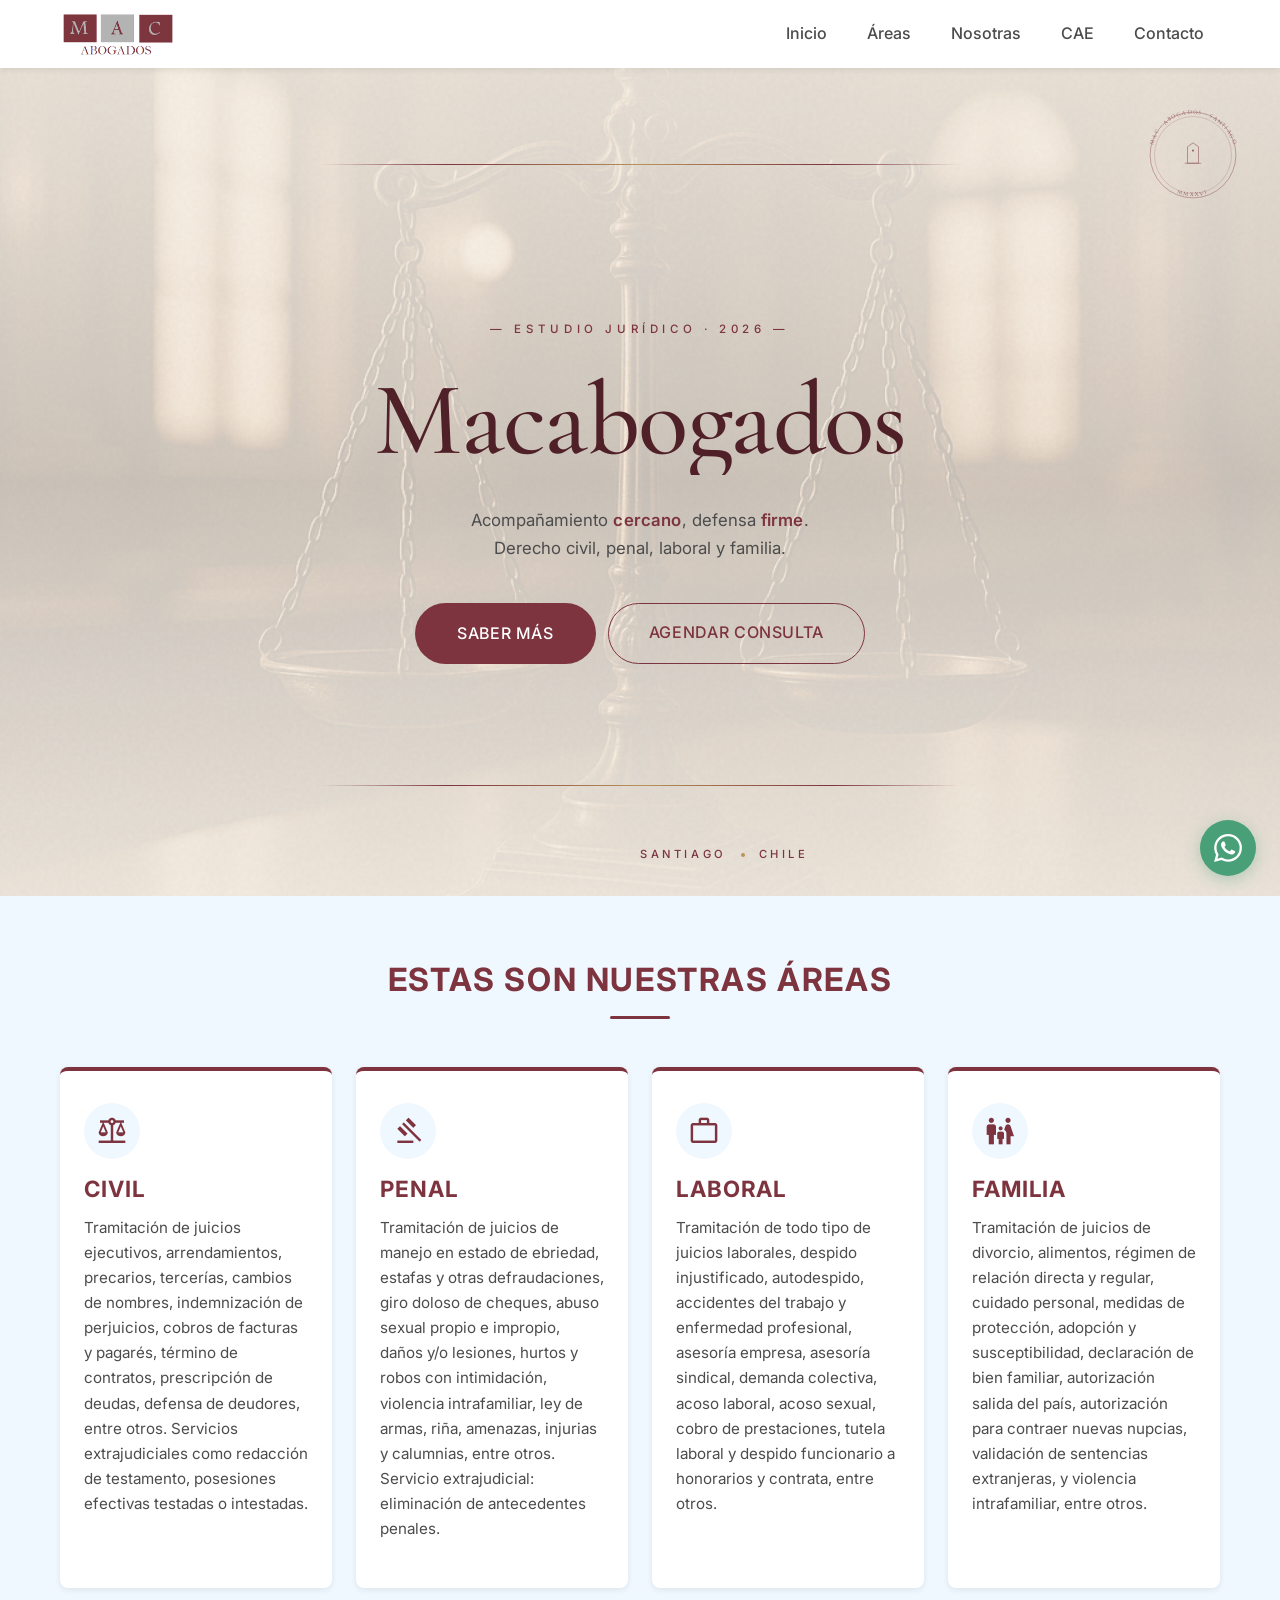
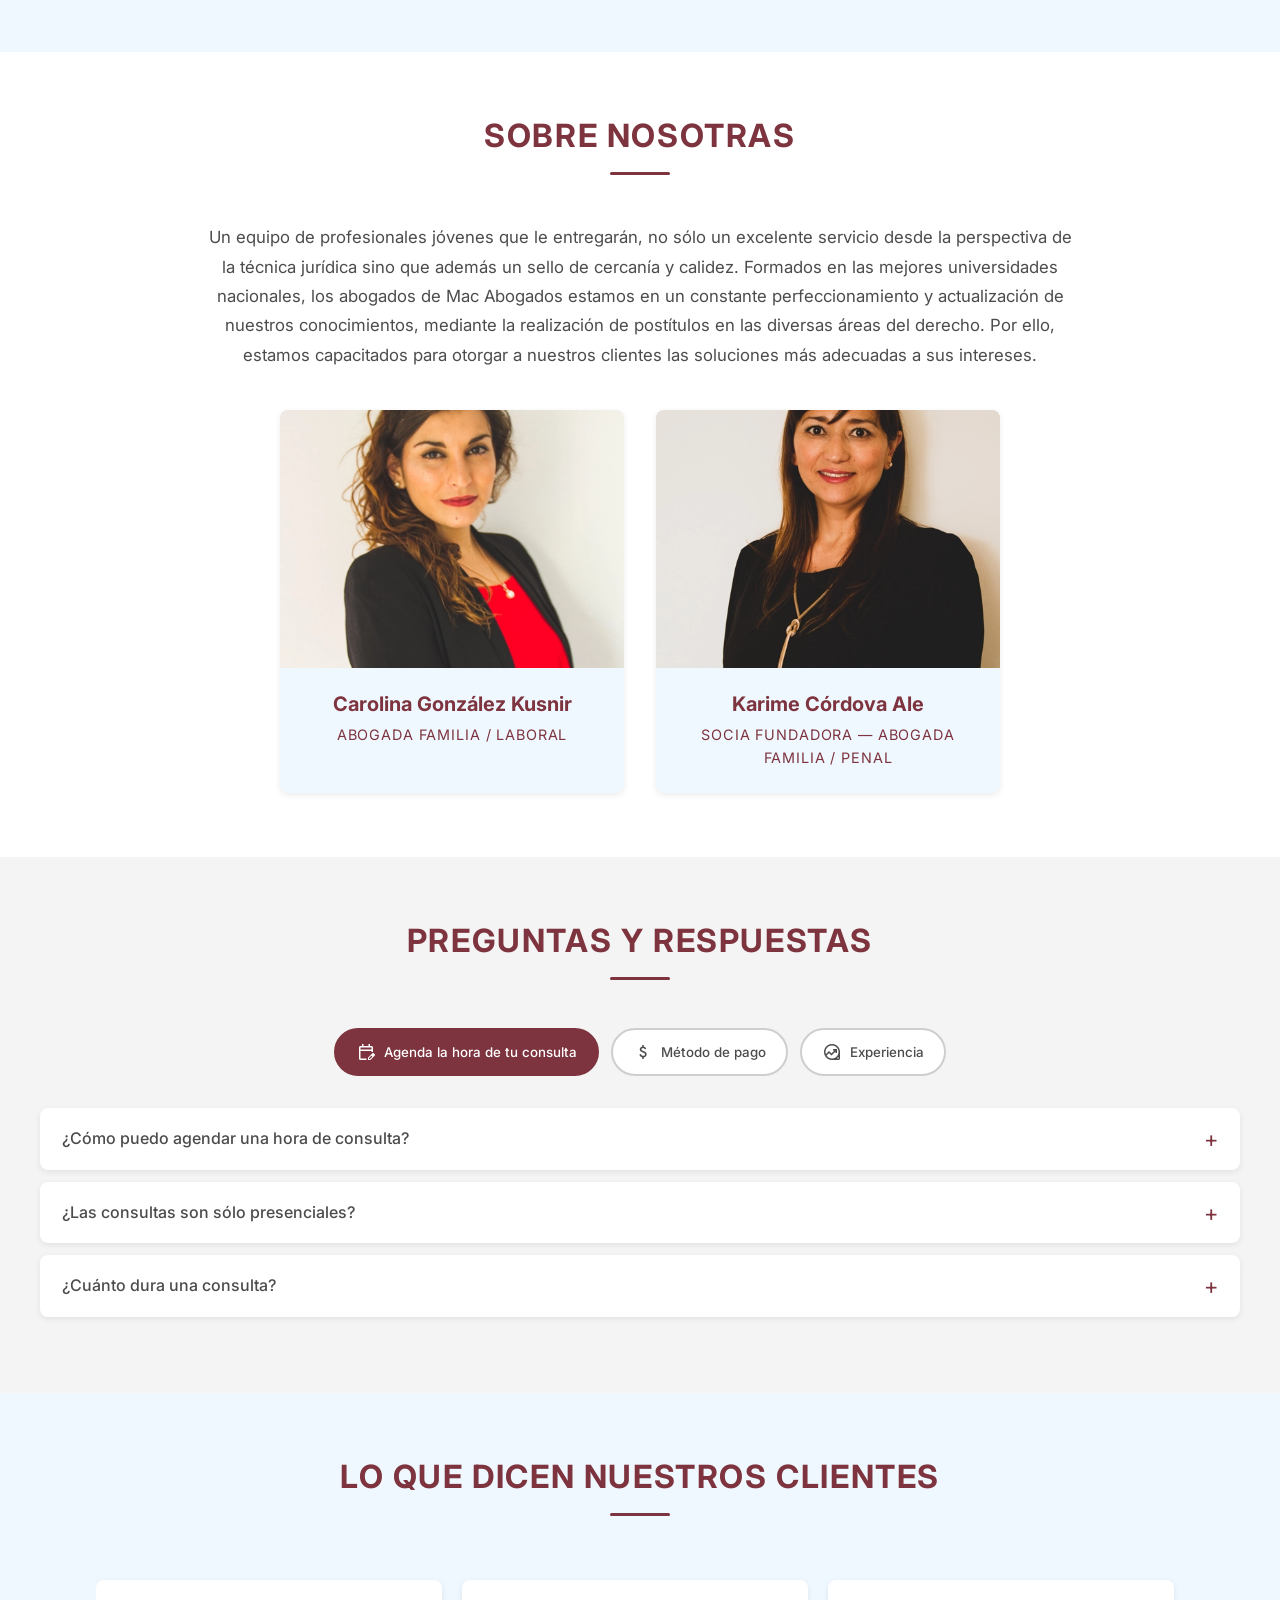
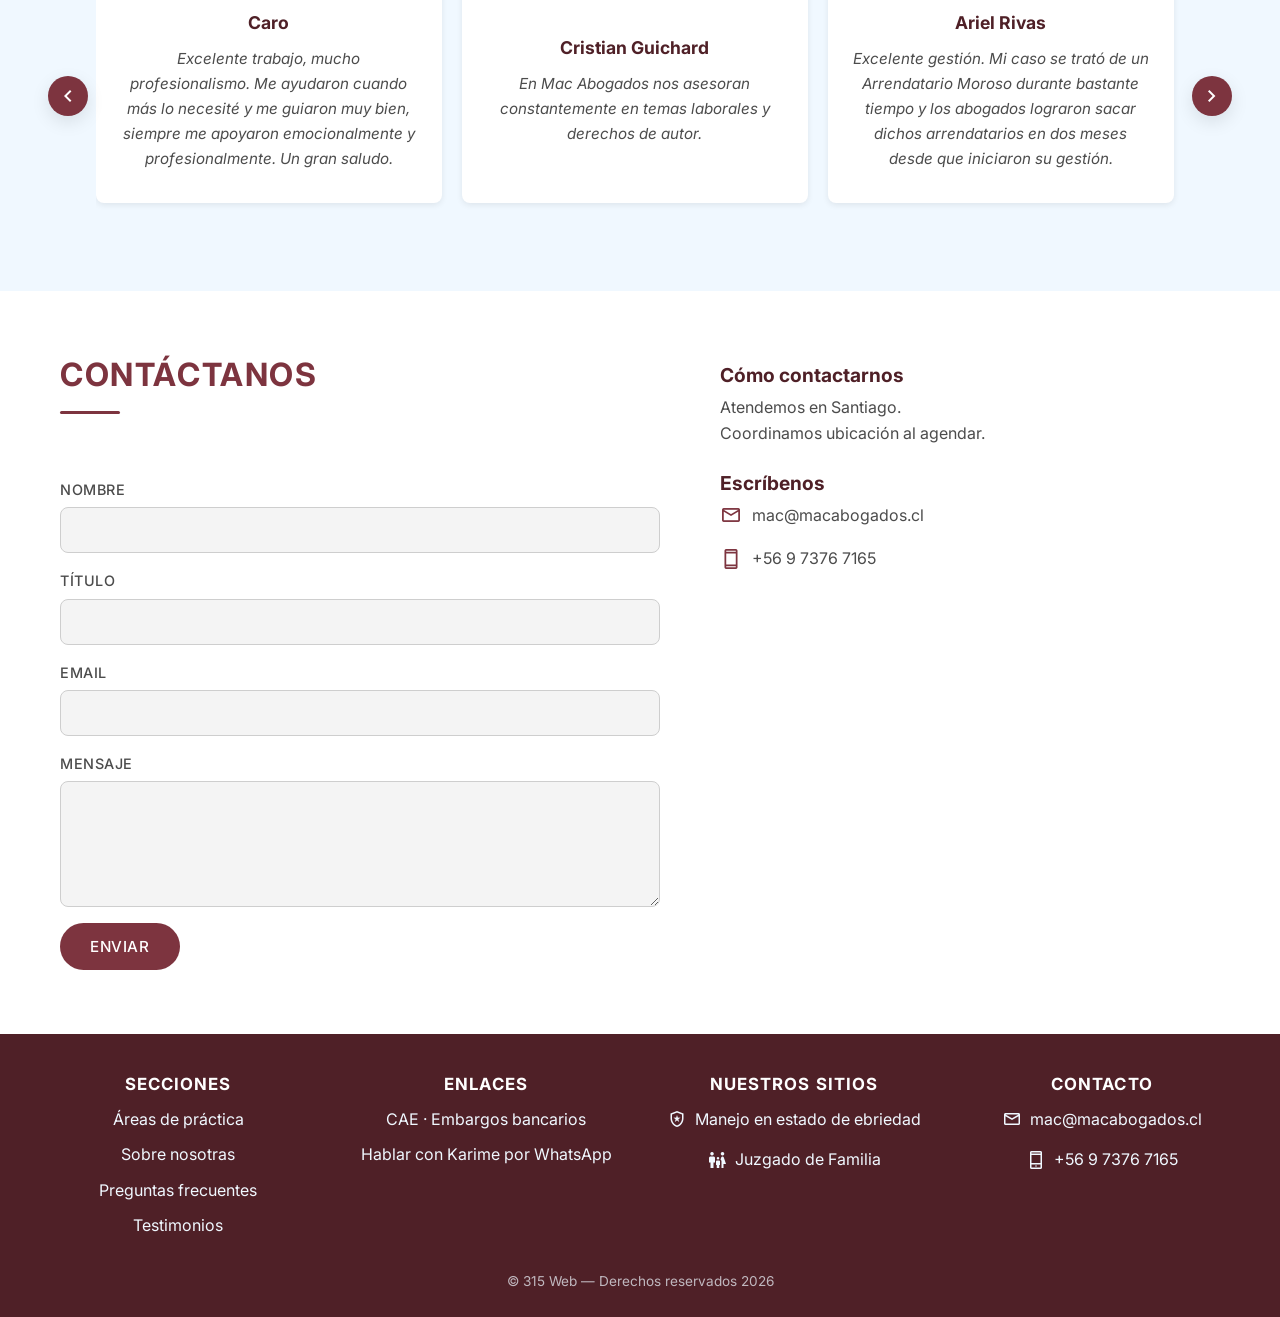
==== commit 0e99d8be: "feat(footer): sumar manejoenestadodeebriedad.cl y juzgadodefamilia.cl - Nueva columna 'Nuestros siti" ====
--- a/index.html
+++ b/index.html
@@ -40,9 +40,18 @@
   <link rel="preconnect" href="https://fonts.gstatic.com" crossorigin />
   <link href="https://fonts.googleapis.com/css2?family=Cormorant+Garamond:ital,wght@0,400;0,500;0,600;0,700;1,400;1,600&family=Inter:wght@300;400;500;600&family=Cinzel:wght@400;500&display=swap" rel="stylesheet" />
   <link href="https://fonts.googleapis.com/css2?family=Material+Symbols+Outlined" rel="stylesheet" />
-  <link rel="stylesheet" href="styles.css" />
+  <link rel="stylesheet" href="styles.css?v=20261119c" />
+  <!-- Google Analytics 4 -->
+  <script async src="https://www.googletagmanager.com/gtag/js?id=G-81PFMCP4B4"></script>
+  <script>
+    window.dataLayer = window.dataLayer || [];
+    function gtag(){ dataLayer.push(arguments); }
+    gtag('js', new Date());
+    gtag('config', 'G-81PFMCP4B4');
+  </script>
+  <!-- End Google Analytics 4 -->
 </head>
-<body>
+<body data-page="home">
 
   <a class="skip-link" href="#main">Saltar al contenido</a>
 
@@ -335,13 +344,13 @@
           <h3 class="contact__heading">Escríbenos</h3>
           <ul class="contact__list">
             <li>
-              <a href="mailto:mac@macabogados.cl" class="contact__link">
+              <a href="mailto:mac@macabogados.cl" class="contact__link" data-track="contacto">
                 <span class="material-symbols-outlined">email</span>
                 <span>mac@macabogados.cl</span>
               </a>
             </li>
             <li>
-              <a href="https://wa.me/56973767165" class="contact__link" target="_blank" rel="noopener">
+              <a href="https://wa.me/56973767165" class="contact__link" data-track="contacto" target="_blank" rel="noopener">
                 <span class="material-symbols-outlined">smartphone</span>
                 <span>+56 9 7376 7165</span>
               </a>
@@ -378,16 +387,34 @@
         </div>
 
         <div class="footer__col">
+          <h4 class="footer__heading">Nuestros sitios</h4>
+          <ul class="footer__list">
+            <li>
+              <a href="https://manejoenestadodeebriedad.cl/" class="footer__link" data-track="footer-externo" target="_blank" rel="noopener">
+                <span class="material-symbols-outlined">local_police</span>
+                Manejo en estado de ebriedad
+              </a>
+            </li>
+            <li>
+              <a href="https://juzgadodefamilia.cl/" class="footer__link" data-track="footer-externo" target="_blank" rel="noopener">
+                <span class="material-symbols-outlined">family_restroom</span>
+                Juzgado de Familia
+              </a>
+            </li>
+          </ul>
+        </div>
+
+        <div class="footer__col">
           <h4 class="footer__heading">Contacto</h4>
           <ul class="footer__list">
             <li>
-              <a href="mailto:mac@macabogados.cl" class="footer__link">
+              <a href="mailto:mac@macabogados.cl" class="footer__link" data-track="footer">
                 <span class="material-symbols-outlined">email</span>
                 mac@macabogados.cl
               </a>
             </li>
             <li>
-              <a href="https://wa.me/56973767165" class="footer__link" target="_blank" rel="noopener">
+              <a href="https://wa.me/56973767165" class="footer__link" data-track="footer" target="_blank" rel="noopener">
                 <span class="material-symbols-outlined">phone_iphone</span>
                 +56 9 7376 7165
               </a>
@@ -400,7 +427,7 @@
     </div>
   </footer>
 
-  <script src="script.js"></script>
+  <script src="script.js?v=20261119c"></script>
 
   <!-- ========== BOTÓN FLOTANTE WHATSAPP ========== -->
   <aside class="whatsapp-dock" aria-label="Contacto rápido por WhatsApp">
@@ -408,6 +435,7 @@
      target="_blank"
      rel="noopener"
      class="whatsapp-float"
+     data-track="float"
      aria-label="Contactar por WhatsApp">
     <svg viewBox="0 0 24 24" fill="currentColor" width="28" height="28" aria-hidden="true">
       <path d="M17.472 14.382c-.297-.149-1.758-.867-2.03-.967-.273-.099-.471-.148-.67.15-.197.297-.767.966-.94 1.164-.173.199-.347.223-.644.075-.297-.15-1.255-.463-2.39-1.475-.883-.788-1.48-1.761-1.653-2.059-.173-.297-.018-.458.13-.606.134-.133.298-.347.446-.52.149-.174.198-.298.298-.497.099-.198.05-.371-.025-.52-.075-.149-.669-1.612-.916-2.207-.242-.579-.487-.5-.669-.51-.173-.008-.371-.01-.57-.01-.198 0-.52.074-.792.372-.272.297-1.04 1.016-1.04 2.479 0 1.462 1.065 2.875 1.213 3.074.149.198 2.096 3.2 5.077 4.487.709.306 1.262.489 1.694.625.712.227 1.36.195 1.871.118.571-.085 1.758-.719 2.006-1.413.248-.694.248-1.289.173-1.413-.074-.124-.272-.198-.57-.347m-5.421 7.403h-.004a9.87 9.87 0 01-5.031-1.378l-.361-.214-3.741.982.998-3.648-.235-.374a9.86 9.86 0 01-1.51-5.26c.001-5.45 4.436-9.884 9.888-9.884 2.64 0 5.122 1.03 6.988 2.898a9.825 9.825 0 012.893 6.994c-.003 5.45-4.437 9.884-9.885 9.884m8.413-18.297A11.815 11.815 0 0012.05 0C5.495 0 .16 5.335.157 11.892c0 2.096.547 4.142 1.588 5.945L.057 24l6.305-1.654a11.882 11.882 0 005.683 1.448h.005c6.554 0 11.89-5.335 11.893-11.893a11.821 11.821 0 00-3.48-8.413z"/>
@@ -415,5 +443,7 @@
   </a>
   </aside>
 
+  <script src="analytics.js?v=20261119c"></script>
+
 </body>
 </html>
--- a/styles.css
+++ b/styles.css
@@ -20,6 +20,7 @@
   --shadow-md: 0 6px 18px rgba(0, 0, 0, 0.1);
   --radius: 8px;
   --max-w: 1200px;
+  --nav-h: 68px;
   --font-display: 'Cormorant Garamond', Georgia, serif;
   --font-head: 'Inter', system-ui, sans-serif;
   --font-body: 'Inter', system-ui, sans-serif;
@@ -971,7 +972,9 @@
   margin-bottom: 32px;
 }
 @media (min-width: 640px) { .footer__cols { grid-template-columns: repeat(2, 1fr); } }
-@media (min-width: 960px) { .footer__cols { grid-template-columns: repeat(3, 1fr); gap: 40px; } }
+@media (min-width: 1024px) { .footer__cols { grid-template-columns: repeat(4, 1fr); gap: 32px; } }
+/* Una sola columna (404): centrada en vez de pegada a la izquierda */
+.footer__cols:has(> .footer__col:only-child) { grid-template-columns: 1fr; }
 .footer__col .footer__list {
   flex-direction: column;
   align-items: center;
@@ -1092,7 +1095,8 @@
   isolation: isolate;
   background: var(--cream);
   padding: clamp(24px, 4vw, 48px) 20px;
-  min-height: calc(100dvh - 68px);
+  min-height: calc(100vh - var(--nav-h));
+  min-height: calc(100dvh - var(--nav-h));
   display: grid;
   place-items: center;
 }
@@ -1302,11 +1306,104 @@
   border-radius: 999px;
   padding: 4px 10px;
 }
-@media (min-width: 880px) {
-  .landing__card { grid-template-columns: 1.15fr 0.85fr; }
-  .landing__figure { min-height: 100%; }
-  .landing__photo { aspect-ratio: auto; height: 100%; }
-}
+/* ---------- Desktop: split editorial a pantalla completa ---------- */
+@media (min-width: 900px) {
+  .landing {
+    padding: 0;
+    min-height: calc(100vh - var(--nav-h));
+    min-height: calc(100dvh - var(--nav-h));
+    display: grid;
+    grid-template-columns: minmax(0, 1.06fr) minmax(0, 0.94fr);
+    place-items: stretch;
+  }
+
+  /* La tarjeta se disuelve: contenido y foto pasan a ser las dos columnas */
+  .landing__card { display: contents; }
+  .landing__card::after { display: none; }
+
+  .landing__content {
+    display: flex;
+    flex-direction: column;
+    align-items: flex-start;
+    justify-content: center;
+    min-width: 0;
+    padding-top: clamp(40px, 6vh, 80px);
+    padding-bottom: clamp(40px, 6vh, 80px);
+    padding-right: clamp(32px, 4vw, 72px);
+    /* alinea el texto con el logo del nav (mismo contenedor de 1200px) */
+    padding-left: max(24px, calc((100vw - var(--max-w)) / 2 + 20px));
+  }
+  .landing__title { margin-bottom: 22px; }
+  .landing__lead { font-size: 1.1rem; max-width: 44ch; }
+
+  /* Retrato enmarcado sobre panel cálido: la foto (500x680) se ve nítida,
+     nunca estirada a pantalla completa. */
+  .landing__figure {
+    display: flex;
+    flex-direction: column;
+    align-items: center;
+    justify-content: center;
+    gap: clamp(18px, 2.4vh, 28px);
+    padding: clamp(28px, 4vw, 52px);
+    min-height: 0;
+    background: linear-gradient(165deg, #f4e9da 0%, #e8dbc8 100%);
+    border-left: 1px solid rgba(125, 52, 63, 0.16);
+  }
+  .landing__photo {
+    position: static;
+    width: auto;
+    max-width: 100%;
+    height: clamp(300px, calc(100dvh - var(--nav-h) - 250px), 620px);
+    aspect-ratio: 500 / 680;
+    object-fit: cover;
+    object-position: 50% 18%;
+    border: 6px solid var(--white);
+    border-radius: 3px;
+    box-shadow: 0 18px 44px rgba(79, 32, 39, 0.22);
+  }
+  .landing__caption {
+    position: static;
+    width: min(100%, 460px);
+    margin: 0;
+    padding: 0;
+    background: transparent;
+    border: 0;
+    box-shadow: none;
+    text-align: center;
+  }
+  .landing__name { color: var(--bordeaux-dark); font-size: 1.55rem; }
+  .landing__role { color: var(--bordeaux); }
+  .landing__facts {
+    justify-content: center;
+    margin-top: 16px;
+    padding-top: 0;
+    border-top: 0;
+  }
+  .landing__facts span {
+    background: rgba(255, 255, 255, 0.78);
+    color: var(--gray-text);
+  }
+}
+
+/* Laptops de poca altura: el split tiene que entrar sin scroll */
+@media (min-width: 900px) and (max-height: 860px) {
+  .landing__content {
+    padding-top: clamp(24px, 4vh, 44px);
+    padding-bottom: clamp(24px, 4vh, 44px);
+  }
+  .landing__eyebrow { margin: 16px 0 8px; }
+  .landing__title {
+    font-size: clamp(2rem, 3.4vw, 2.9rem);
+    margin-bottom: 14px;
+  }
+  .landing__lead { font-size: 1rem; line-height: 1.6; margin-bottom: 18px; }
+  .landing__benefits { gap: 8px; margin-bottom: 20px; }
+  .landing__benefit { font-size: 0.92rem; }
+  .landing__cta-row { margin-bottom: 12px; }
+  .landing__muted { margin-top: 10px; padding-top: 10px; }
+  .landing__name { font-size: 1.35rem; }
+}
+
 @media (max-width: 600px) {
   .landing { padding: 16px 14px; }
   .landing__cta-row .btn { flex: 1 1 100%; justify-content: center; }
